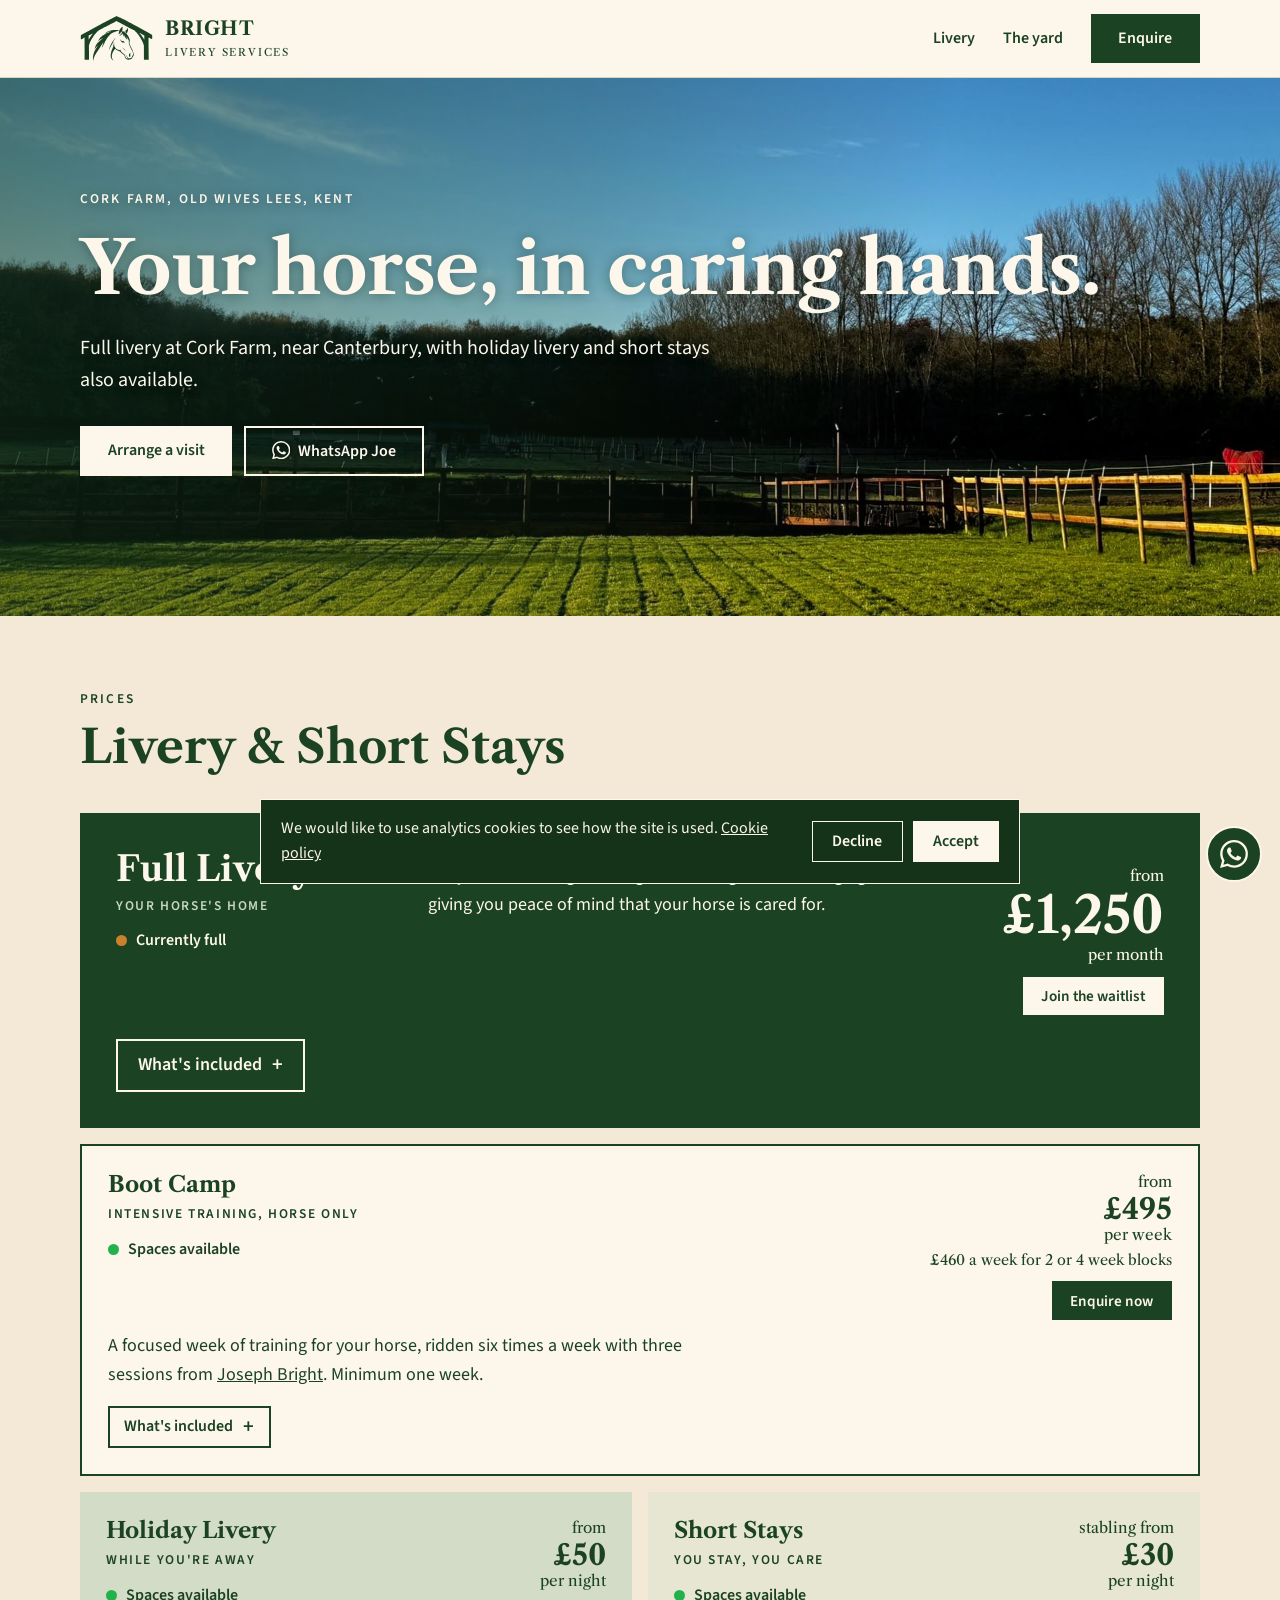
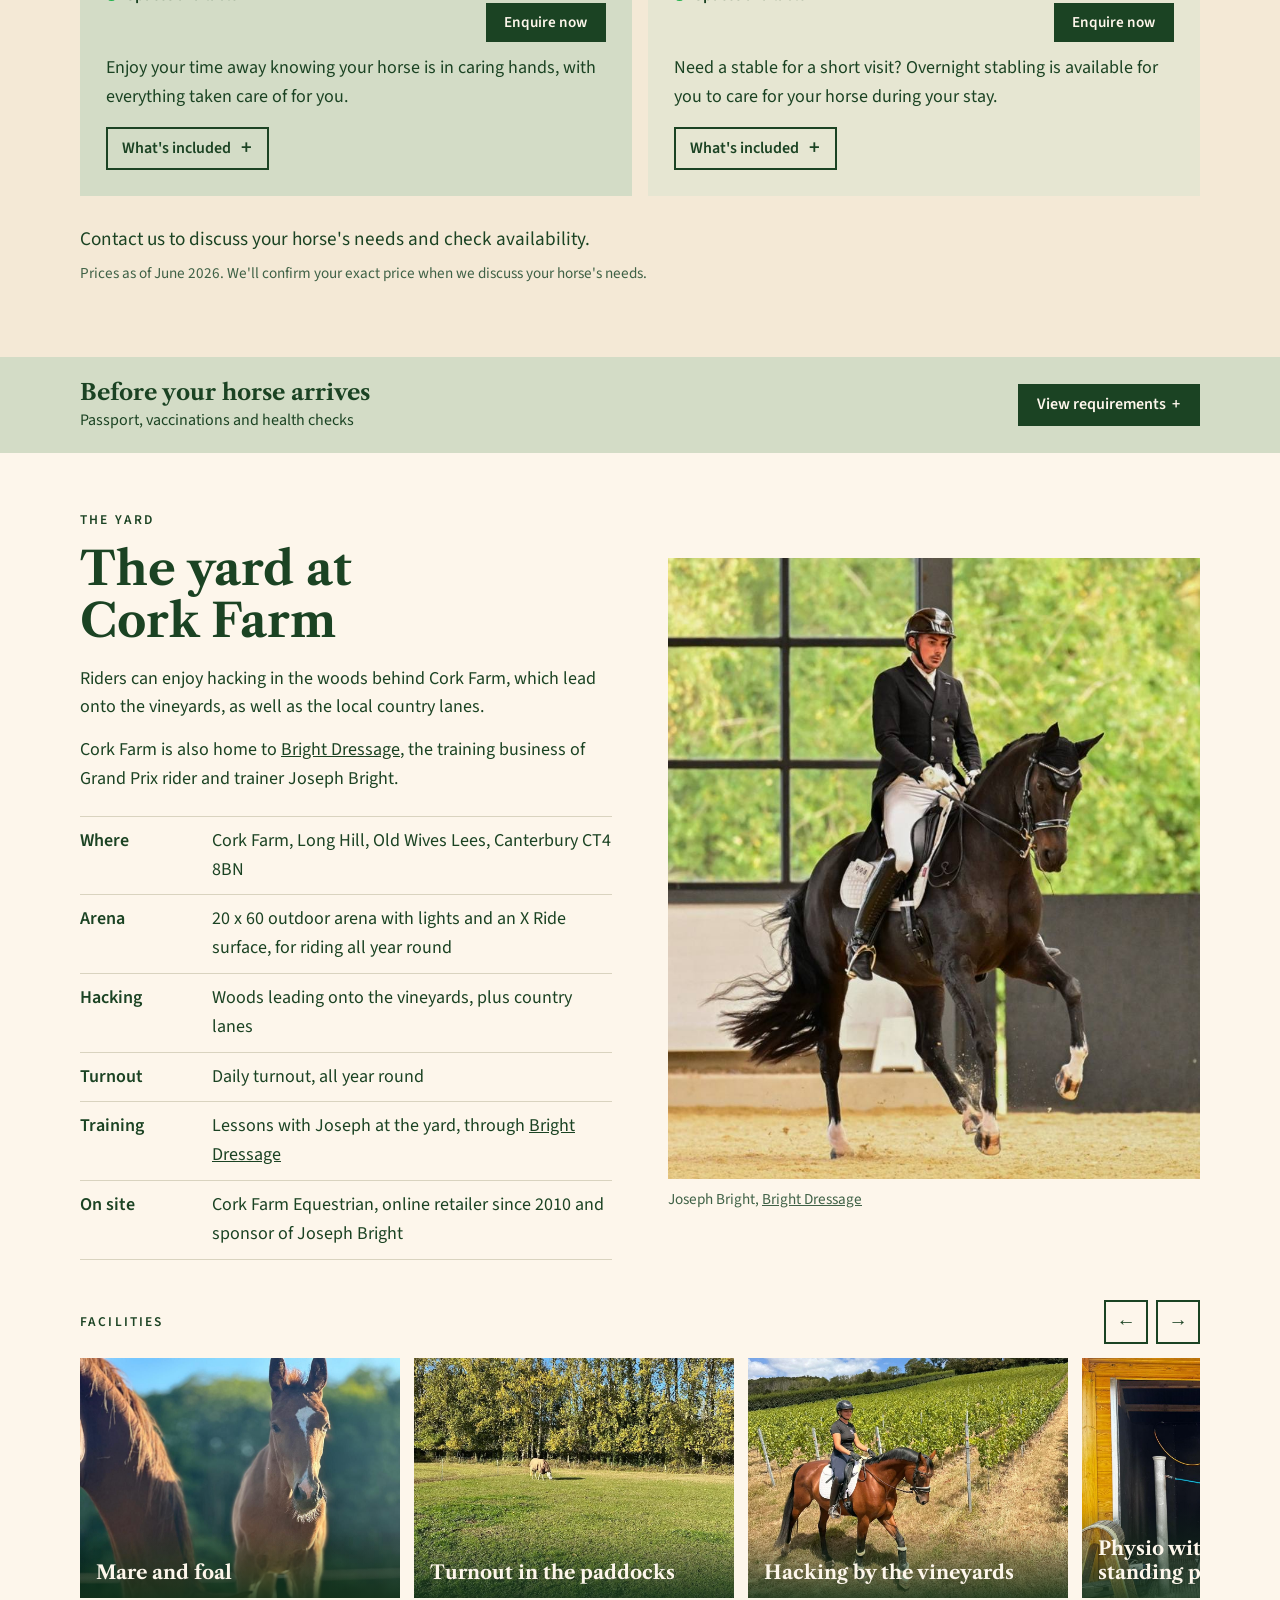
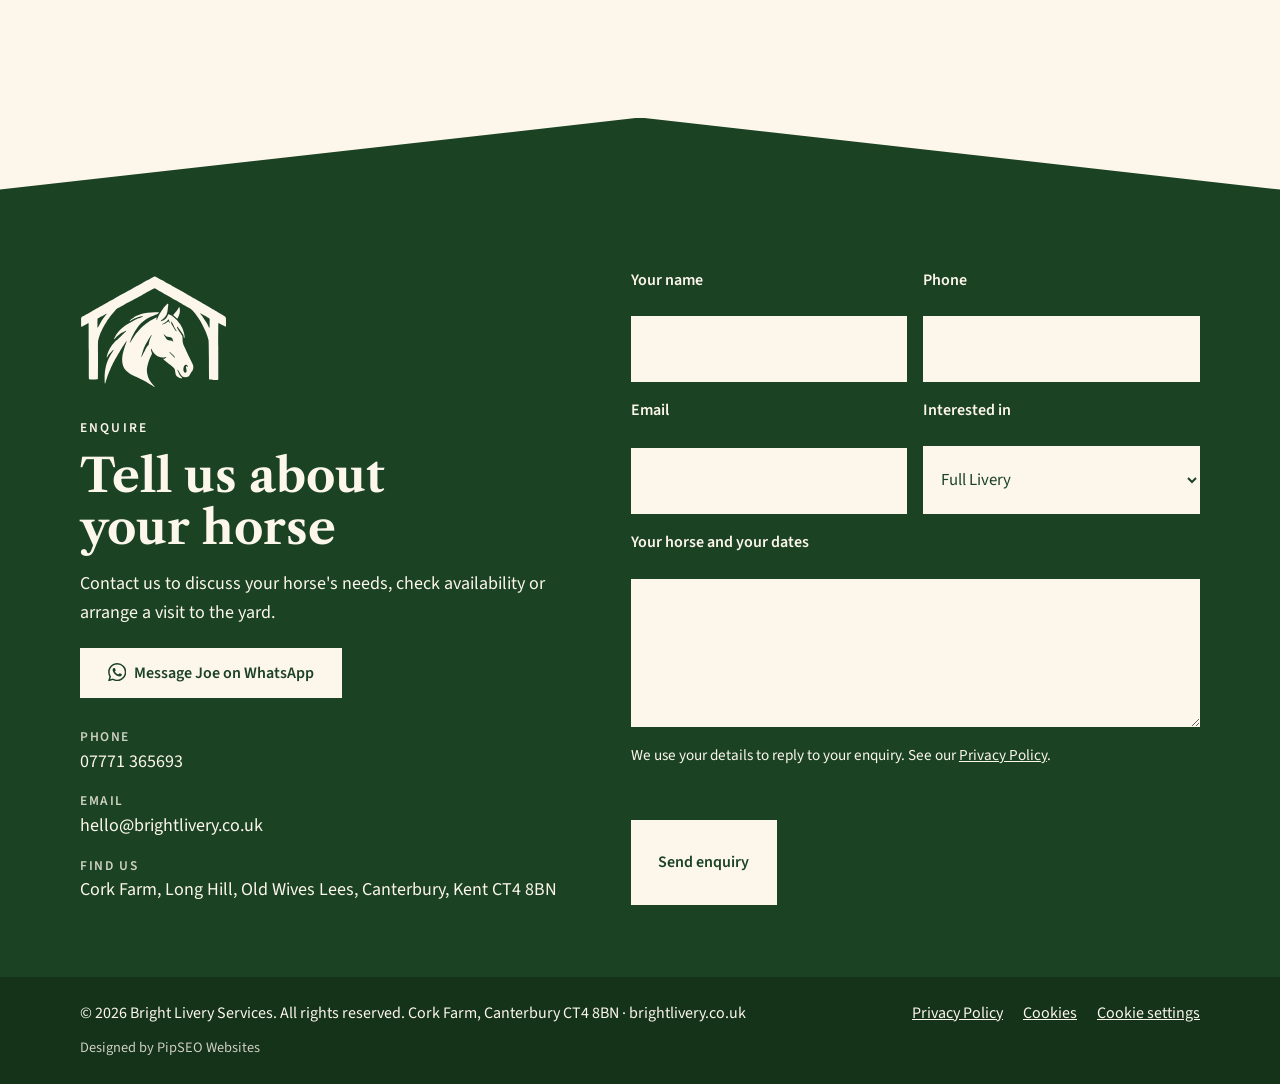
==== index.html @ b20f807c "Add files via upload" ====
<!doctype html>
<html lang="en-GB">
<head>
<meta charset="utf-8">
<meta name="viewport" content="width=device-width,initial-scale=1,viewport-fit=cover">
<title>Bright Livery Services | Full Livery near Canterbury, Kent</title>
<meta name="description" content="Full livery at Cork Farm, Old Wives Lees, near Canterbury in Kent, with holiday livery and short stays. 20 x 60 outdoor arena with lights and woodland hacking.">
<meta name="robots" content="noindex">
<link rel="canonical" href="https://brightlivery.co.uk/">
<meta property="og:type" content="website">
<meta property="og:title" content="Bright Livery Services">
<meta property="og:description" content="Full livery at Cork Farm, Old Wives Lees, near Canterbury in Kent, with holiday livery and short stays. 20 x 60 outdoor arena with lights and woodland hacking.">
<meta property="og:url" content="https://brightlivery.co.uk/">
<meta property="og:image" content="https://brightlivery.co.uk/og-image.png">
<link rel="icon" href="/logo-mark.svg" type="image/svg+xml">
<link rel="preconnect" href="https://fonts.gstatic.com" crossorigin>
<link rel="stylesheet" href="https://fonts.googleapis.com/css2?family=Libre+Caslon+Text:ital,wght@0,400;0,700;1,400&family=Source+Sans+3:wght@400;600&display=swap">
<link rel="stylesheet" href="/style.css">
<script type="application/ld+json">{"@context":"https://schema.org","@type":"LocalBusiness","name":"Bright Livery Services","url":"https://brightlivery.co.uk","email":"hello@brightlivery.co.uk","telephone":"+447771365693","image":"https://brightlivery.co.uk/og-image.png","address":{"@type":"PostalAddress","streetAddress":"Cork Farm, Long Hill, Old Wives Lees","addressLocality":"Canterbury","addressRegion":"Kent","postalCode":"CT4 8BN","addressCountry":"GB"}}</script>
</head>
<body>
<header><div class="wrap bar">
  <a class="brand" href="#top" aria-label="Bright Livery Services">
    <span><img src="/logo-mark.svg" alt="" width="770" height="485"></span>
    <span><b>BRIGHT</b><small>Livery Services</small></span>
  </a>
  <nav aria-label="Main">
    <a href="#livery">Livery</a><a href="#yard">The yard</a>
    <a class="btn" href="#contact">Enquire</a>
  </nav>
</div></header>

<main id="top">
<section class="hero">
  <img class="hero-img" src="/hero-paddocks.jpg" alt="Paddocks and woodland at Cork Farm on a clear morning" width="1920" height="1180" fetchpriority="high">
  <div class="wrap hero-in"><div>
    <p class="eyebrow">Cork Farm, Old Wives Lees, Kent</p>
    <h1>Your horse, in caring hands.</h1>
    <p class="lede">Full livery at Cork Farm, near Canterbury, with holiday livery and short stays also available.</p>
    <div class="cta">
      <a class="btn" href="#contact">Arrange a visit</a>
      <a class="btn ghost" href="https://wa.me/447771365693?text=Hi%20Joe%2C%20I%27d%20like%20to%20ask%20about%20livery%20at%20Cork%20Farm."><svg class="wa" viewBox="0 0 24 24" aria-hidden="true"><path fill="currentColor" d="M17.472 14.382c-.297-.149-1.758-.867-2.03-.967-.273-.099-.471-.148-.67.15-.197.297-.767.966-.94 1.164-.173.199-.347.223-.644.075-.297-.15-1.255-.463-2.39-1.475-.883-.788-1.48-1.761-1.653-2.059-.173-.297-.018-.458.13-.606.134-.133.298-.347.446-.52.149-.174.198-.298.298-.497.099-.198.05-.371-.025-.52-.075-.149-.669-1.612-.916-2.207-.242-.579-.487-.5-.669-.51-.173-.008-.371-.01-.57-.01-.198 0-.52.074-.792.372-.272.297-1.04 1.016-1.04 2.479 0 1.462 1.065 2.875 1.213 3.074.149.198 2.096 3.2 5.077 4.487.709.306 1.262.489 1.694.625.712.227 1.36.195 1.871.118.571-.085 1.758-.719 2.006-1.413.248-.694.248-1.289.173-1.413-.074-.124-.272-.198-.57-.347m-5.421 7.403h-.004a9.87 9.87 0 01-5.031-1.378l-.361-.214-3.741.982.998-3.648-.235-.374a9.86 9.86 0 01-1.51-5.26c.001-5.45 4.436-9.884 9.888-9.884 2.64 0 5.122 1.03 6.988 2.898a9.825 9.825 0 012.893 6.994c-.003 5.45-4.437 9.884-9.885 9.884m8.413-18.297A11.815 11.815 0 0012.05 0C5.495 0 .16 5.335.157 11.892c0 2.096.547 4.142 1.588 5.945L.057 24l6.305-1.654a11.882 11.882 0 005.683 1.448h.005c6.554 0 11.89-5.335 11.893-11.893a11.821 11.821 0 00-3.48-8.413z"/></svg>WhatsApp Joe</a>
    </div>
  </div>
  </div>
</section>

<section class="rates" id="livery"><div class="wrap">
  <p class="eyebrow">Prices</p>
  <h2>Livery &amp; Short Stays</h2>
  <div class="board">
    <article class="rate feature" data-service="full">
      <div><h3>Full Livery</h3><p class="when">Your horse's home</p></div>
      <p class="desc">Daily care including mucking out, turning out and bringing in, giving you peace of mind that your horse is cared for.</p>
      <p class="price"><em>from</em><strong>£1,250</strong><em>per month</em></p>
      <details class="more">
        <summary>What's included</summary>
        <div class="inc">
  <div class="inc-grid">
    <div class="groups">
      <div><h3>Daily care</h3><ul>
        <li>Mucking out, seven days a week</li>
        <li>Turning out and bringing in</li>
        <li>Feeding morning and evening</li>
        <li>Rugs changed to suit the weather</li>
      </ul></div>
      <div><h3>Feed and bedding</h3><ul>
        <li>Good quality hay</li>
        <li>Bedding</li>
        <li>Hard feed</li>
        <li>Your supplements given daily</li>
      </ul></div>
      <div><h3>Health</h3><ul>
        <li>Daily checks of legs and feet</li>
        <li>Farrier, vet, dentist and physio visits booked</li>
        <li>Your horse held for appointments</li>
        <li>Routine medication given</li>
      </ul></div>
    </div>
    <aside class="extras">
      <h3>Extras</h3>
      <ul>
        <li>Exercise sessions</li>
        <li>Clipping and trimming</li>
        <li>Plaiting and show preparation</li>
        <li>Rug washing</li>
      </ul>
      <p>Other extras priced on request. Lessons with Joseph are booked through <a href="https://brightdressage.com">Bright Dressage</a>.</p>
    </aside>
  </div>
        </div>
      </details>
    </article>
    <article class="rate soft camp" data-service="camp">
      <div><h3>Boot Camp</h3><p class="when">Intensive training, horse only</p></div>
      <p class="desc">A focused week of training for your horse, ridden six times a week with three sessions from <a href="https://brightdressage.com">Joseph Bright</a>. Minimum one week.</p>
      <p class="price"><em>from</em><strong>£495</strong><em>per week</em><em class="block">£460 a week for 2 or 4 week blocks</em></p>
      <details class="more">
        <summary>What's included</summary>
        <ul class="mini"><li>Ridden 6 times a week</li><li>3 training sessions with Joseph</li><li>2 ridden sessions with an established second rider</li><li>1 hack</li><li>Long reining</li><li>Stabling and fibre-based feed</li><li>Midweek update and progress report</li></ul>
      </details>
    </article>
    <article class="rate soft one" data-service="holiday">
      <div><h3>Holiday Livery</h3><p class="when">While you're away</p></div>
      <p class="desc">Enjoy your time away knowing your horse is in caring hands, with everything taken care of for you.</p>
      <p class="price"><em>from</em><strong>£50</strong><em>per night</em></p>
      <details class="more">
        <summary>What's included</summary>
        <ul class="mini"><li>Mucking out, turning out and bringing in</li><li>Feeding, hay and bedding</li><li>Rugs changed to suit the weather</li><li>Daily checks</li><li>A photo update on WhatsApp while you're away</li></ul>
      </details>
    </article>
    <article class="rate soft two" data-service="short">
      <div><h3>Short Stays</h3><p class="when">You stay, you care</p></div>
      <p class="desc">Need a stable for a short visit? Overnight stabling is available for you to care for your horse during your stay.</p>
      <p class="price"><em>stabling from</em><strong>£30</strong><em>per night</em></p>
      <details class="more">
        <summary>What's included</summary>
        <ul class="mini"><li>A stable for your horse</li><li>Bedding for the night</li><li>Water on the yard</li><li>Hay and feed by arrangement</li></ul>
      </details>
    </article>
  </div>
  <p class="note">Contact us to discuss your horse's needs and check availability.</p>
  <p class="legal">Prices as of June 2026. We'll confirm your exact price when we discuss your horse's needs.</p>
</div></section>

<section class="arrive"><div class="wrap">
  <details class="more">
    <summary><span>Before your horse arrives<small>Passport, vaccinations and health checks</small></span></summary>
    <div class="inc">
      <p>To protect every horse on the yard, we ask for the following.</p>
      <div class="groups">
      <div><h3>All stays</h3><ul>
        <li>Valid passport and registered microchip</li>
        <li>Flu and tetanus vaccinations up to date</li>
        <li>Third-party liability insurance for your horse</li>
        <li>Next of kin details, in case of an accident</li>
        <li>Signed livery agreement</li>
      </ul></div>
      <div><h3>Full and Holiday Livery</h3><ul>
        <li>Clear strangles blood test, taken within two weeks of arrival</li>
        <li>Recent worm egg count</li>
        <li>Vet, farrier and insurance details</li>
      </ul></div>
    </div>
    </div>
  </details>
</div></section>



<section class="wrap yard" id="yard">
  <div>
    <p class="eyebrow">The yard</p>
    <h2>The yard at Cork Farm</h2>
    <p>Riders can enjoy hacking in the woods behind Cork Farm, which lead onto the vineyards, as well as the local country lanes.</p>
    <p>Cork Farm is also home to <a href="https://brightdressage.com">Bright Dressage</a>, the training business of Grand Prix rider and trainer Joseph Bright.</p>
    <ul class="facts">
      <li><span>Where</span><div>Cork Farm, Long Hill, Old Wives Lees, Canterbury CT4 8BN</div></li>
      <li><span>Arena</span><div>20 x 60 outdoor arena with lights and an X Ride surface, for riding all year round</div></li>
      <li><span>Hacking</span><div>Woods leading onto the vineyards, plus country lanes</div></li>
      <li><span>Turnout</span><div>Daily turnout, all year round</div></li>
      <li><span>Training</span><div>Lessons with Joseph at the yard, through <a href="https://brightdressage.com">Bright Dressage</a></div></li>
      <li><span>On site</span><div>Cork Farm Equestrian, online retailer since 2010 and sponsor of Joseph Bright</div></li>
    </ul>
  </div>
  <figure>
    <img src="/joseph-bright.jpg" alt="Joseph Bright riding a dark bay horse in a dressage arena">
    <figcaption>Joseph Bright, <a href="https://brightdressage.com">Bright Dressage</a></figcaption>
  </figure>
</section>

<section class="gallery" aria-label="Facilities photos"><div class="wrap">
  <div class="gal-head"><p class="eyebrow">Facilities</p><div class="gal-nav"><button type="button" class="gal-arrow" data-gal="-1" aria-label="Previous photos">&larr;</button><button type="button" class="gal-arrow" data-gal="1" aria-label="More photos">&rarr;</button></div></div>
  <ul class="strip" tabindex="0"><li class="tile photo"><img src="/mare-foal.jpg" alt="A mare eating from a bucket with her foal beside her" width="1200" height="900" loading="lazy"><span>Mare and foal</span></li><li class="tile photo"><img src="/paddock-turnout.jpg" alt="A rugged horse grazing in the paddock below tall poplar trees" width="1200" height="900" loading="lazy"><span>Turnout in the paddocks</span></li><li class="tile photo"><img src="/hack-vineyards.jpg" alt="A rider hacking a bay horse alongside the vineyards" width="1200" height="900" loading="lazy"><span>Hacking by the vineyards</span></li><li class="tile photo"><img src="/physio.jpg" alt="A horse being treated by the yard's physiotherapist in the wash bay" width="1200" height="900" loading="lazy"><span>Physio with our long-standing physiotherapist</span></li><li class="tile photo"><img src="/arena.jpg" alt="The 20 x 60 X Ride arena in evening sun, with paddocks and woodland behind" width="1200" height="900" loading="lazy"><span>The arena</span></li><li class="tile photo"><img src="/yard-dusk.jpg" alt="The stables at dusk, with horses looking over their doors and the lights on" width="1086" height="814" loading="lazy"><span>The stables at dusk</span></li></ul>
</div></section>

<section class="contact" id="contact"><div class="wrap contact-in">
  <div>
    <span class="rev" aria-hidden="true"><img src="/logo-reverse.svg" alt="" width="770" height="485"></span>
    <p class="eyebrow">Enquire</p>
    <h2>Tell us about your horse</h2>
    <p>Contact us to discuss your horse's needs, check availability or arrange a visit to the yard.</p>
    <a class="btn wa-btn" href="https://wa.me/447771365693?text=Hi%20Joe%2C%20I%27d%20like%20to%20ask%20about%20livery%20at%20Cork%20Farm."><svg class="wa" viewBox="0 0 24 24" aria-hidden="true"><path fill="currentColor" d="M17.472 14.382c-.297-.149-1.758-.867-2.03-.967-.273-.099-.471-.148-.67.15-.197.297-.767.966-.94 1.164-.173.199-.347.223-.644.075-.297-.15-1.255-.463-2.39-1.475-.883-.788-1.48-1.761-1.653-2.059-.173-.297-.018-.458.13-.606.134-.133.298-.347.446-.52.149-.174.198-.298.298-.497.099-.198.05-.371-.025-.52-.075-.149-.669-1.612-.916-2.207-.242-.579-.487-.5-.669-.51-.173-.008-.371-.01-.57-.01-.198 0-.52.074-.792.372-.272.297-1.04 1.016-1.04 2.479 0 1.462 1.065 2.875 1.213 3.074.149.198 2.096 3.2 5.077 4.487.709.306 1.262.489 1.694.625.712.227 1.36.195 1.871.118.571-.085 1.758-.719 2.006-1.413.248-.694.248-1.289.173-1.413-.074-.124-.272-.198-.57-.347m-5.421 7.403h-.004a9.87 9.87 0 01-5.031-1.378l-.361-.214-3.741.982.998-3.648-.235-.374a9.86 9.86 0 01-1.51-5.26c.001-5.45 4.436-9.884 9.888-9.884 2.64 0 5.122 1.03 6.988 2.898a9.825 9.825 0 012.893 6.994c-.003 5.45-4.437 9.884-9.885 9.884m8.413-18.297A11.815 11.815 0 0012.05 0C5.495 0 .16 5.335.157 11.892c0 2.096.547 4.142 1.588 5.945L.057 24l6.305-1.654a11.882 11.882 0 005.683 1.448h.005c6.554 0 11.89-5.335 11.893-11.893a11.821 11.821 0 00-3.48-8.413z"/></svg>Message Joe on WhatsApp</a>
    <dl>
      <div><dt>Phone</dt><dd>07771 365693</dd></div>
      <div><dt>Email</dt><dd>hello@brightlivery.co.uk</dd></div>
      <div><dt>Find us</dt><dd class="addr">Cork Farm, Long Hill, Old Wives Lees, Canterbury, Kent CT4 8BN</dd></div>
    </dl>
  </div>
  <form id="enquiry" name="livery-enquiry" method="POST" data-netlify="true" netlify-honeypot="bot-field">
    <input type="hidden" name="form-name" value="livery-enquiry">
    <input type="hidden" name="subject" value="New enquiry: Bright Livery website">
    <p hidden><label>Do not fill this in: <input name="bot-field"></label></p>
    <div class="field"><label for="f-name">Your name</label><input id="f-name" name="name" autocomplete="name" required></div>
    <div class="field"><label for="f-phone">Phone</label><input id="f-phone" name="phone" type="tel" autocomplete="tel"></div>
    <div class="field"><label for="f-email">Email</label><input id="f-email" name="email" type="email" autocomplete="email" required></div>
    <div class="field"><label for="f-service">Interested in</label>
      <select id="f-service" name="service"><option>Full Livery</option><option>Join Full Livery waitlist</option><option>Boot Camp</option><option>Holiday Livery</option><option>Short Stay</option><option>Arrange a visit</option></select></div>
    <div class="field full"><label for="f-msg">Your horse and your dates</label><textarea id="f-msg" name="message" required></textarea></div>
    <p class="form-note">We use your details to reply to your enquiry. See our <a href="/privacy">Privacy Policy</a>.</p>
    <button class="btn" type="submit">Send enquiry</button>
    <p id="sent" role="status" hidden></p>
  </form>
</div></section>
</main>

<a class="wa-float" href="https://wa.me/447771365693?text=Hi%20Joe%2C%20I%27d%20like%20to%20ask%20about%20livery%20at%20Cork%20Farm." aria-label="Message Joe on WhatsApp"><svg class="wa" viewBox="0 0 24 24" aria-hidden="true"><path fill="currentColor" d="M17.472 14.382c-.297-.149-1.758-.867-2.03-.967-.273-.099-.471-.148-.67.15-.197.297-.767.966-.94 1.164-.173.199-.347.223-.644.075-.297-.15-1.255-.463-2.39-1.475-.883-.788-1.48-1.761-1.653-2.059-.173-.297-.018-.458.13-.606.134-.133.298-.347.446-.52.149-.174.198-.298.298-.497.099-.198.05-.371-.025-.52-.075-.149-.669-1.612-.916-2.207-.242-.579-.487-.5-.669-.51-.173-.008-.371-.01-.57-.01-.198 0-.52.074-.792.372-.272.297-1.04 1.016-1.04 2.479 0 1.462 1.065 2.875 1.213 3.074.149.198 2.096 3.2 5.077 4.487.709.306 1.262.489 1.694.625.712.227 1.36.195 1.871.118.571-.085 1.758-.719 2.006-1.413.248-.694.248-1.289.173-1.413-.074-.124-.272-.198-.57-.347m-5.421 7.403h-.004a9.87 9.87 0 01-5.031-1.378l-.361-.214-3.741.982.998-3.648-.235-.374a9.86 9.86 0 01-1.51-5.26c.001-5.45 4.436-9.884 9.888-9.884 2.64 0 5.122 1.03 6.988 2.898a9.825 9.825 0 012.893 6.994c-.003 5.45-4.437 9.884-9.885 9.884m8.413-18.297A11.815 11.815 0 0012.05 0C5.495 0 .16 5.335.157 11.892c0 2.096.547 4.142 1.588 5.945L.057 24l6.305-1.654a11.882 11.882 0 005.683 1.448h.005c6.554 0 11.89-5.335 11.893-11.893a11.821 11.821 0 00-3.48-8.413z"/></svg></a>

<footer><div class="wrap foot">
  <span>&copy; 2026 Bright Livery Services. All rights reserved. Cork Farm, Canterbury CT4 8BN · brightlivery.co.uk</span>
  <span class="foot-links"><a href="/privacy">Privacy Policy</a><a href="/privacy#cookies">Cookies</a><a href="#" data-cookie-settings>Cookie settings</a></span>
  <span class="credit">Designed by PipSEO Websites</span>
</div></footer>
<script src="/script.js"></script>
</body>
</html>
---- style.css ----
html{-webkit-text-size-adjust:100%}
body{margin:0}
img{max-width:100%}
[hidden]{display:none!important}

/* Layout: a yard's rate board under a timber gable. The roof pitch from the logo cuts the top of the contact band. Single look, taken from the two-colour brand. */
:root{
  --green:#1b4323; --green-deep:#143319; --green-soft:#3f6146;
  --sage:#d3dcc6; --sage-pale:#e6e6d2; --on-green:#c9d6c4;
  --cream:#fdf6eb; --cream-deep:#f4e9d6; --rule:#d9d3bf;
  --display:"Libre Caslon Text",Georgia,"Times New Roman",serif;
  --body:"Source Sans 3","Helvetica Neue",Arial,sans-serif;
  --wrap:1120px;
}
*{box-sizing:border-box}
html{scroll-behavior:smooth}
body{background:var(--cream);color:var(--green);font:400 1.125rem/1.6 var(--body);-webkit-font-smoothing:antialiased}
.wrap{max-width:calc(var(--wrap) + 2*24px);margin-inline:auto;padding-left:max(24px,env(safe-area-inset-left,0px));padding-right:max(24px,env(safe-area-inset-right,0px))}
h1,h2,h3{font-family:var(--display);font-weight:700;line-height:1.12;margin:0;text-wrap:balance}
p{margin:0}
a{color:inherit}
:focus-visible{outline:3px solid var(--green-soft);outline-offset:3px}
.eyebrow{font-size:.84rem;font-weight:600;letter-spacing:.16em;text-transform:uppercase}
.btn{display:inline-block;background:var(--green);color:var(--cream);border:2px solid var(--green);padding:.8em 1.6em;font:600 1rem/1.2 var(--body);text-decoration:none;cursor:pointer;transition:background .15s,color .15s}
.btn:hover{background:var(--green-deep)}
.btn.ghost{background:transparent;color:var(--green)}
.btn.ghost:hover{background:var(--green);color:var(--cream)}

header{border-bottom:1px solid var(--rule)}
.bar{display:flex;align-items:center;justify-content:space-between;gap:20px;padding-block:14px}
.brand{display:flex;align-items:center;gap:12px;text-decoration:none}
.brand img{height:46px;width:auto;display:block}
.brand b{font:700 1.2rem/1.05 var(--display);letter-spacing:.03em}
.brand small{display:block;font:400 .66rem/1.5 var(--display);letter-spacing:.17em;text-transform:uppercase}
nav{display:flex;gap:28px;align-items:center}
nav a{text-decoration:none;font-weight:600;font-size:1rem}
nav a:hover{text-decoration:underline;text-underline-offset:4px}

.hero{display:grid;grid-template-columns:minmax(0,1.05fr) minmax(0,1fr);gap:56px;align-items:center;padding-block:64px 72px}
.hero h1{font-size:clamp(2.7rem,6vw,4.6rem);letter-spacing:-.01em;margin-block:18px 22px}
.hero p.lede{font-size:1.25rem;max-width:32em}
.cta{display:flex;flex-wrap:wrap;gap:12px;margin-top:30px}
.logo-full{max-width:460px;width:100%;margin-inline:auto}
.logo-full img{display:block;width:100%;height:auto}

.rates{background:var(--cream-deep);padding-block:72px}
.rates h2{font-size:clamp(2rem,4vw,2.9rem);margin-block:12px 40px}
.board{border-top:3px solid var(--green)}
.rate{display:grid;grid-template-columns:minmax(0,17rem) minmax(0,1fr) minmax(0,14rem);gap:12px 40px;padding-block:30px;border-bottom:1px solid var(--green);align-items:baseline}
.rate h3{font-size:1.6rem}
.rate .when{font-size:.84rem;font-weight:600;letter-spacing:.12em;text-transform:uppercase;color:var(--green-soft);margin-top:6px}
.rate .desc{max-width:34em}
.price{font-family:var(--display);text-align:right;font-variant-numeric:lining-nums}
.price em{display:block;font-style:normal;font-size:.95rem;line-height:1.3}
.price strong{display:block;font-size:2.3rem;line-height:1.15}
.board{border-top:0;display:grid;grid-template-columns:repeat(2,minmax(0,1fr));gap:16px}
.rate.feature{grid-column:1/-1;background:var(--green);color:var(--cream);border:0;padding:36px;row-gap:16px}
.rate.feature h3{font-size:2.2rem}
.rate.feature .when{color:var(--on-green)}
.rate.feature .price strong{font-size:3.2rem}
.rate.feature .more summary{border-color:var(--cream)}
.rate.feature .more summary:hover{background:var(--cream);color:var(--green)}
.rate.feature .inc h3{font-size:1.3rem;border-color:var(--cream)}
.rate.feature .inc li{border-color:var(--green-soft)}
.rate.feature .extras{background:var(--green-deep)}
.rate.feature :focus-visible{outline-color:var(--cream)}
.rate.soft{grid-template-columns:minmax(0,1fr) auto;border:0;padding:26px;align-items:start}
.rate.soft .desc{grid-column:1/-1;grid-row:2}
.rate.soft h3{font-size:1.4rem}
.rate.soft .when{color:var(--green)}
.rate.soft .price strong{font-size:1.8rem}
.rate.one{background:var(--sage)}
.rate.two{background:var(--sage-pale)}
.join{margin-top:32px;border-top:1px solid var(--green)}
.rates .join>h3{border:0;font-size:1.6rem;padding-bottom:4px}
.join>p{margin-bottom:22px;max-width:36em}
.rates .legal{font-size:.95rem;margin-top:6px;color:var(--green-soft)}
.rates .note{margin-top:28px;font-size:1.2rem}

.more{grid-column:1/-1;margin-top:8px}
.more summary{display:inline-flex;align-items:center;gap:10px;cursor:pointer;font-weight:600;padding:.55em 1.1em;border:2px solid var(--green);list-style:none}
.more summary::-webkit-details-marker{display:none}
.more summary::after{content:"+";font-size:1.3rem;line-height:1}
.more[open] summary::after{content:"\2212"}
.more summary:hover{background:var(--green);color:var(--cream)}
.inc{padding-top:24px}
.inc h2{font-size:clamp(2rem,4vw,2.9rem);margin-block:12px 12px}
.inc .intro{max-width:36em;margin-bottom:36px}
.inc-grid{display:grid;grid-template-columns:minmax(0,2fr) minmax(0,1fr);gap:48px;align-items:start}
.groups{display:grid;grid-template-columns:repeat(2,minmax(0,1fr));gap:36px 40px}
.inc h3{font-size:1.3rem;padding-bottom:8px;border-bottom:2px solid var(--green)}
.inc ul{list-style:none;margin:0;padding:0}
.inc li{padding-block:8px;border-bottom:1px solid var(--rule)}
.extras{background:var(--cream);padding:26px}
.extras p{font-size:1rem;margin-top:14px}
.extras li{border-color:var(--rule)}
@media (max-width:860px){.inc-grid{grid-template-columns:minmax(0,1fr)}}
@media (max-width:560px){.groups{grid-template-columns:minmax(0,1fr)}}
.form-note{grid-column:1/-1;font-size:.95rem}
.foot-links{display:flex;flex-wrap:wrap;gap:6px 20px}
.cookie-bar{position:fixed;z-index:20;left:max(16px,env(safe-area-inset-left,0px));right:max(16px,env(safe-area-inset-right,0px));bottom:calc(16px + env(safe-area-inset-bottom,0px));max-width:760px;margin-inline:auto;background:var(--green-deep);color:var(--cream);border:1px solid var(--cream);padding:16px 20px;display:flex;align-items:center;gap:20px;font-size:1rem}
.cookie-bar p{flex:1;min-width:0}
.cookie-btns{display:flex;gap:10px}
.cookie-btns button{font:600 1rem/1.2 var(--body);padding:.6em 1.2em;cursor:pointer;background:var(--cream);color:var(--green);border:1px solid var(--cream)}
.cookie-btns button[data-cookie="declined"]{background:transparent;color:var(--cream)}
@media (max-width:640px){.cookie-bar{flex-direction:column;align-items:stretch;gap:12px}.cookie-btns button{flex:1}}
.arrive{background:var(--sage)}
.arrive .more{margin:0}
.arrive .more summary{display:flex;justify-content:space-between;width:100%;border:0;padding:22px 0}
.arrive .more summary:hover{background:none;color:inherit}
.arrive summary span{font:700 1.4rem/1.2 var(--display)}
.arrive summary small{display:block;font:400 1rem/1.4 var(--body);margin-top:3px}
.arrive .more summary{align-items:center;gap:16px}
.arrive .more summary::after{content:"View requirements  +";white-space:pre;flex:none;border:2px solid var(--green);background:var(--green);color:var(--cream);padding:.6em 1.1em;font:600 1rem/1.2 var(--body)}
.arrive .more[open] summary::after{content:"Hide requirements  \2212"}
.arrive .more summary:hover::after{background:var(--green-deep)}
@media (max-width:560px){.arrive .more summary{flex-direction:column;align-items:flex-start}}
.arrive .inc{padding:0 0 30px}
.arrive .inc>p{margin-bottom:20px}
.arrive .inc li{border-color:var(--green-soft)}
.status{display:flex;align-items:center;gap:9px;font-weight:600;font-size:1rem;margin-top:12px}
.dot{width:11px;height:11px;border-radius:50%;background:var(--dot);flex:none}
.is-open{--dot:#22b24c}
.rate.feature .is-open{--dot:#4be37a}
.is-full{--dot:#c9822b}
.is-open .dot{animation:glow 2.2s ease-in-out infinite}
@keyframes glow{0%,100%{box-shadow:0 0 3px 1px var(--dot)}50%{box-shadow:0 0 12px 4px var(--dot)}}
.price .btn{margin-top:12px;padding:.55em 1.1em;font-size:.95rem;text-align:center}
.rate.feature .price .btn{background:var(--cream);color:var(--green);border-color:var(--cream)}
.rate.feature .price .btn:hover{background:var(--cream-deep)}
@media (prefers-reduced-motion:reduce){.is-open .dot{animation:none;box-shadow:0 0 6px 2px var(--dot)}}
.wa{width:1.15em;height:1.15em;vertical-align:-.2em;margin-right:.5em}
.rate.soft .more{grid-row:3;margin-top:4px}
.rate.soft .more summary{padding:.4em .9em;font-size:1rem}
.mini{list-style:none;margin:14px 0 0;padding:0}
.mini li{padding-block:6px;border-bottom:1px solid var(--green-soft)}
.gallery{padding-top:72px}
.strip{list-style:none;margin:14px 0 0;padding:0 0 10px;display:flex;gap:14px;overflow-x:auto;scroll-snap-type:x mandatory}
.tile{flex:0 0 min(320px,78%);aspect-ratio:4/3;scroll-snap-align:start;background:var(--sage);display:flex;flex-direction:column;justify-content:flex-end;padding:16px}
.tile:nth-child(even){background:var(--sage-pale)}
.tile span{font:700 1.2rem/1.2 var(--display)}
.tile small{font-size:.95rem}
.wa-btn{background:var(--cream);color:var(--green);border-color:var(--cream);margin-top:20px}
.wa-btn:hover{background:var(--cream-deep)}
.wa-float{position:fixed;z-index:5;right:calc(18px + env(safe-area-inset-right,0px));bottom:calc(18px + env(safe-area-inset-bottom,0px));width:56px;height:56px;border-radius:50%;background:var(--green);color:var(--cream);border:2px solid var(--cream);display:flex;align-items:center;justify-content:center}
.wa-float .wa{margin:0;width:28px;height:28px;vertical-align:0}
.wa-float:hover{background:var(--green-deep)}
.yard{padding-block:56px 110px;display:grid;grid-template-columns:minmax(0,1fr) minmax(0,1fr);gap:56px;align-items:center}
.yard h2{font-size:clamp(2rem,4vw,2.9rem);margin-block:12px 18px}
.yard p+p{margin-top:14px}
.yard img{display:block;width:100%;aspect-ratio:6/7;object-fit:cover}
.yard figcaption{font-size:.95rem;margin-top:8px;color:var(--green-soft)}
.yard figure{margin:0}
.facts{list-style:none;margin:22px 0 0;padding:0;border-top:1px solid var(--rule)}
.facts li{display:grid;grid-template-columns:7.5rem minmax(0,1fr);gap:12px;padding-block:10px;border-bottom:1px solid var(--rule)}
.facts span{font-weight:600}

.contact{background:var(--green);color:var(--cream);clip-path:polygon(0 72px,50% 0,100% 72px,100% 100%,0 100%);padding-block:150px 72px}
.contact-in{display:grid;grid-template-columns:minmax(0,1fr) minmax(0,1.15fr);gap:56px}
.contact h2{font-size:clamp(2rem,4vw,2.9rem);margin-block:12px 16px}
.rev{width:150px;display:block;margin-bottom:24px}
.rev img{display:block;width:100%;height:auto}
.contact dl{margin:28px 0 0;display:grid;gap:14px}
.contact dt{font-size:.84rem;font-weight:600;letter-spacing:.12em;text-transform:uppercase;opacity:.8}
.contact dd{margin:0;user-select:all}
.contact dd.addr{user-select:text}
form{display:grid;grid-template-columns:minmax(0,1fr) minmax(0,1fr);gap:16px}
.field{display:grid;gap:5px;min-width:0}
.field.full{grid-column:1/-1}
label{font-weight:600;font-size:1rem}
input,select,textarea{width:100%;background:var(--cream);color:var(--green);border:0;border-radius:0;padding:.7em .8em;font:400 1.05rem/1.4 var(--body)}
textarea{min-height:130px;resize:vertical}
form :focus-visible{outline-color:var(--cream)}
form .btn{background:var(--cream);color:var(--green);border-color:var(--cream);justify-self:start}
form .btn:hover{background:var(--cream-deep)}
#sent{grid-column:1/-1;border:1px solid var(--cream);padding:.8em 1em}

footer{background:var(--green-deep);color:var(--cream);font-size:1rem}
.foot{display:flex;flex-wrap:wrap;justify-content:space-between;gap:10px 32px;padding-block:24px}

@media (max-width:860px){
  .hero,.yard,.contact-in{grid-template-columns:minmax(0,1fr)}
  .hero{padding-block:40px 52px;gap:36px}
  .logo-full{max-width:300px;order:-1}
  .board{grid-template-columns:minmax(0,1fr)}
  .rate.feature{grid-template-columns:minmax(0,1fr);padding:26px}
  .rate.feature .price{text-align:left}
  .contact{clip-path:polygon(0 40px,50% 0,100% 40px,100% 100%,0 100%);padding-block:96px 56px}
}
@media (max-width:560px){
  nav a:not(.btn){display:none}
  form{grid-template-columns:minmax(0,1fr)}
  .btn{padding:.7em 1.2em}
}
@media (prefers-reduced-motion:reduce){html{scroll-behavior:auto}.btn{transition:none}}
@media (max-width:560px){
  .rate.soft{grid-template-columns:minmax(0,1fr)}
  .rate.soft .desc,.rate.soft .more{grid-column:auto;grid-row:auto}
  .rate.soft .price{text-align:left}
}
.rate.feature .inc-grid{grid-template-columns:minmax(0,1fr);gap:28px}
.rate.feature .groups{grid-template-columns:repeat(3,minmax(0,1fr))}
.rate.feature .extras ul{display:grid;grid-template-columns:repeat(2,minmax(0,1fr));column-gap:40px}
@media (max-width:760px){.rate.feature .groups,.rate.feature .extras ul{grid-template-columns:minmax(0,1fr)}}
.tile.photo{position:relative;padding:0;overflow:hidden;background:var(--green-deep);color:var(--cream)}
.tile.photo img{position:absolute;inset:0;width:100%;height:100%;object-fit:cover;display:block}
.tile.photo span{position:relative;margin-top:auto;padding:30px 16px 14px;background:linear-gradient(transparent,rgba(20,51,25,.85))}
.rate.camp{grid-column:1/-1;background:var(--cream);border:2px solid var(--green)}
.price em.block{margin-top:6px;font-size:.9rem}
.hero{display:block;position:relative;overflow:hidden;padding:0;background:var(--green-deep);color:var(--cream)}
.hero-img{position:absolute;inset:0;width:100%;height:100%;object-fit:cover;object-position:center 70%}
.hero::after{content:"";position:absolute;inset:0;background:linear-gradient(100deg,rgba(20,51,25,.55) 0%,rgba(20,51,25,.25) 45%,rgba(20,51,25,0) 70%)}
.hero-in{position:relative;z-index:1;padding-block:110px 140px;max-width:calc(var(--wrap) + 2*24px)}
.hero h1,.hero .eyebrow,.hero .lede{text-shadow:0 1px 12px rgba(10,30,15,.35)}
.hero .btn{background:var(--cream);color:var(--green);border-color:var(--cream)}
.hero .btn:hover{background:var(--cream-deep)}
.hero .btn.ghost{background:transparent;color:var(--cream)}
.hero .btn.ghost:hover{background:var(--cream);color:var(--green)}
@media (max-width:860px){.hero-in{padding-block:72px 120px}.hero::after{background:linear-gradient(180deg,rgba(20,51,25,.5) 0%,rgba(20,51,25,.2) 60%,rgba(20,51,25,0) 100%)}}
.credit{flex-basis:100%;font-size:.9rem;opacity:.8}

/* FACILITIES under the yard, arrows, lightbox, image protection */
.yard{padding-bottom:40px}
.gallery{padding-top:0;padding-bottom:110px}
.gal-head{display:flex;align-items:center;justify-content:space-between;gap:16px}
.gal-nav{display:flex;gap:8px}
.gal-arrow{width:44px;height:44px;border:2px solid var(--green);background:transparent;color:var(--green);font-size:1.2rem;line-height:1;cursor:pointer}
.gal-arrow:hover{background:var(--green);color:var(--cream)}
.strip{scroll-behavior:smooth}
.tile.photo{cursor:zoom-in}
img{-webkit-user-drag:none;user-select:none;-webkit-user-select:none;-webkit-touch-callout:none}
.lb{position:fixed;inset:0;z-index:50;background:rgba(14,30,17,.98);display:flex;align-items:center;justify-content:center;padding:56px 72px}
.lb[hidden]{display:none}
.lb figure{margin:0;max-width:100%;max-height:100%;display:flex;flex-direction:column;align-items:center}
.lb img{max-width:100%;max-height:calc(100vh - 150px);object-fit:contain;display:block}
.lb figcaption{color:var(--cream);font:700 1.15rem/1.3 var(--display);margin-top:12px;text-align:center}
.lb button{position:absolute;background:transparent;border:2px solid var(--cream);color:var(--cream);width:48px;height:48px;font-size:1.3rem;line-height:1;cursor:pointer}
.lb button:hover{background:var(--cream);color:var(--green)}
.lb .lb-x{top:16px;right:16px}
.lb .lb-p{left:16px;top:50%;transform:translateY(-50%)}
.lb .lb-n{right:16px;top:50%;transform:translateY(-50%)}
@media (max-width:560px){.lb{padding:64px 12px 24px}.lb .lb-p,.lb .lb-n{top:auto;bottom:16px;transform:none}.lb img{max-height:calc(100vh - 190px)}}
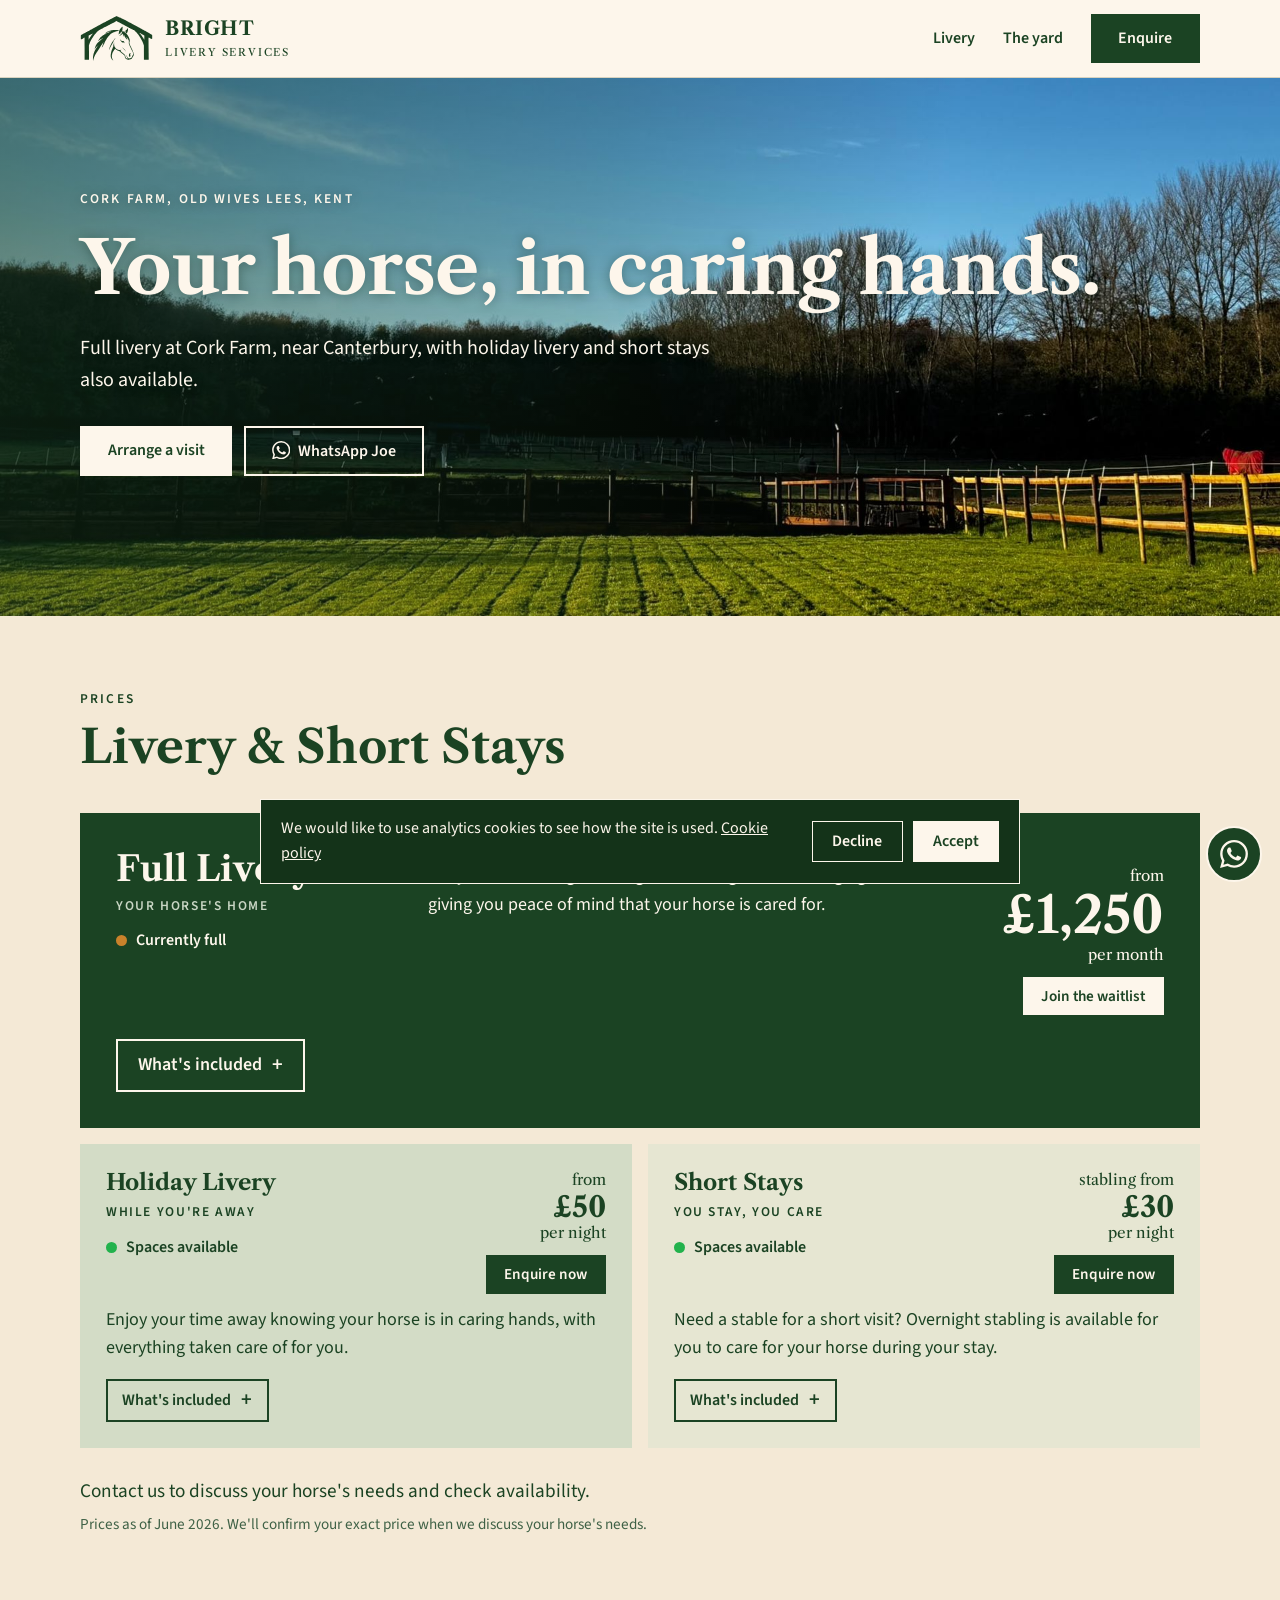
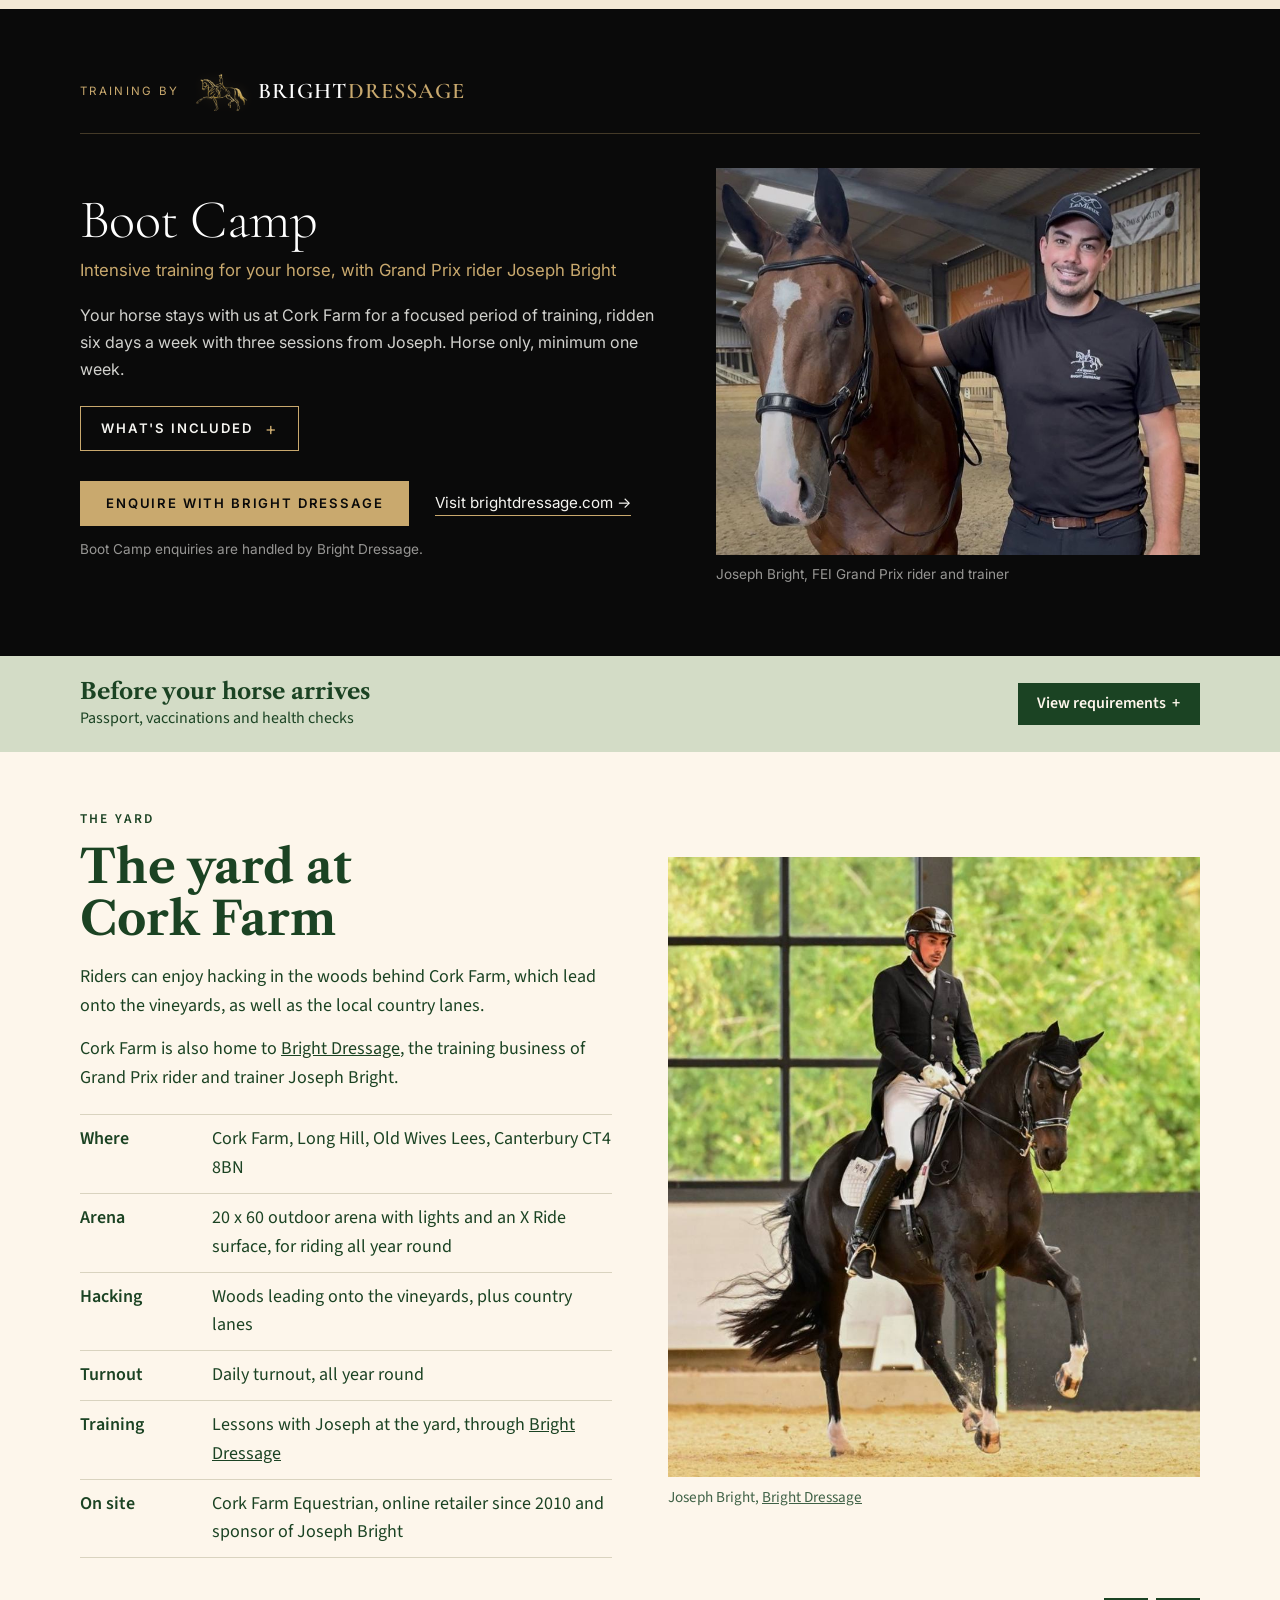
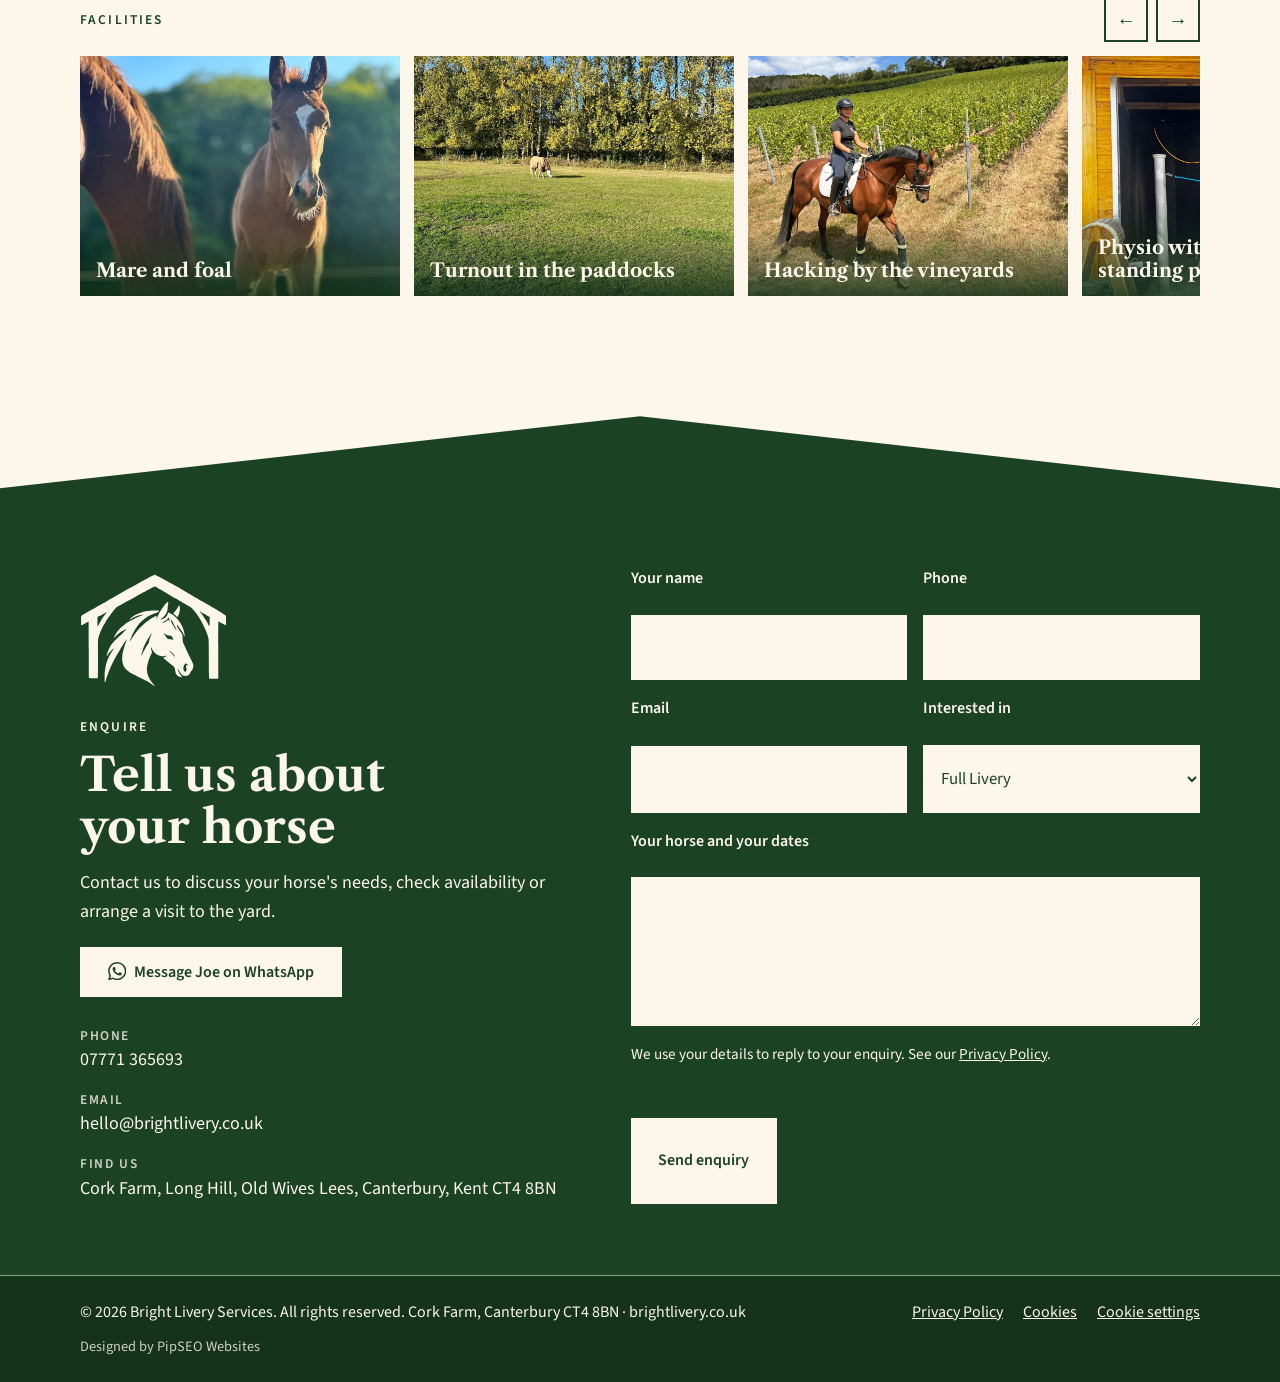
==== commit d892c6a2: "Boot Camp: Bright Dressage branded section" ====
--- a/index.html
+++ b/index.html
@@ -14,7 +14,7 @@
 <meta property="og:image" content="https://brightlivery.co.uk/og-image.png">
 <link rel="icon" href="/logo-mark.svg" type="image/svg+xml">
 <link rel="preconnect" href="https://fonts.gstatic.com" crossorigin>
-<link rel="stylesheet" href="https://fonts.googleapis.com/css2?family=Libre+Caslon+Text:ital,wght@0,400;0,700;1,400&family=Source+Sans+3:wght@400;600&display=swap">
+<link rel="stylesheet" href="https://fonts.googleapis.com/css2?family=Cormorant+Garamond:wght@300;400;600&family=Inter:wght@400;600&family=Libre+Caslon+Text:ital,wght@0,400;0,700;1,400&family=Source+Sans+3:wght@400;600&display=swap">
 <link rel="stylesheet" href="/style.css">
 <script type="application/ld+json">{"@context":"https://schema.org","@type":"LocalBusiness","name":"Bright Livery Services","url":"https://brightlivery.co.uk","email":"hello@brightlivery.co.uk","telephone":"+447771365693","image":"https://brightlivery.co.uk/og-image.png","address":{"@type":"PostalAddress","streetAddress":"Cork Farm, Long Hill, Old Wives Lees","addressLocality":"Canterbury","addressRegion":"Kent","postalCode":"CT4 8BN","addressCountry":"GB"}}</script>
 </head>
@@ -89,15 +89,6 @@
     </aside>
   </div>
         </div>
-      </details>
-    </article>
-    <article class="rate soft camp" data-service="camp">
-      <div><h3>Boot Camp</h3><p class="when">Intensive training, horse only</p></div>
-      <p class="desc">A focused week of training for your horse, ridden six times a week with three sessions from <a href="https://brightdressage.com">Joseph Bright</a>. Minimum one week.</p>
-      <p class="price"><em>from</em><strong>£495</strong><em>per week</em><em class="block">£460 a week for 2 or 4 week blocks</em></p>
-      <details class="more">
-        <summary>What's included</summary>
-        <ul class="mini"><li>Ridden 6 times a week</li><li>3 training sessions with Joseph</li><li>2 ridden sessions with an established second rider</li><li>1 hack</li><li>Long reining</li><li>Stabling and fibre-based feed</li><li>Midweek update and progress report</li></ul>
       </details>
     </article>
     <article class="rate soft one" data-service="holiday">
@@ -122,6 +113,32 @@
   <p class="note">Contact us to discuss your horse's needs and check availability.</p>
   <p class="legal">Prices as of June 2026. We'll confirm your exact price when we discuss your horse's needs.</p>
 </div></section>
+<section class="bd-camp" id="boot-camp" aria-labelledby="bd-camp-title"><div class="wrap bd-in">
+  <div class="bd-brand">
+    <p class="bd-eyebrow">Training by</p>
+    <a class="bd-lockup" href="https://brightdressage.com" aria-label="Bright Dressage"><img src="/bd-horse.png" alt="" width="300" height="217"><span class="bd-name">BRIGHT<span>DRESSAGE</span></span></a>
+  </div>
+  <div class="bd-grid">
+  <div class="bd-body">
+    <h2 id="bd-camp-title">Boot Camp</h2>
+    <p class="bd-sub">Intensive training for your horse, with Grand Prix rider Joseph Bright</p>
+    <p>Your horse stays with us at Cork Farm for a focused period of training, ridden six days a week with three sessions from Joseph. Horse only, minimum one week.</p>
+    <details class="bd-more">
+      <summary>What's included</summary>
+      <ul class="bd-list">
+      <li>Ridden 6 times a week</li><li>3 training sessions with Joseph</li><li>2 ridden sessions with an established second rider</li><li>1 hack</li><li>Long reining</li><li>Stabling and fibre-based feed</li><li>Midweek update and progress report</li>
+    </ul>
+    </details>
+    <div class="bd-cta">
+      <a class="bd-btn" href="https://brightdressage.com/#contact">Enquire with Bright Dressage</a>
+      <a class="bd-link" href="https://brightdressage.com">Visit brightdressage.com &rarr;</a>
+      <p class="bd-note">Boot Camp enquiries are handled by Bright Dressage.</p>
+    </div>
+  </div>
+  <figure class="bd-photo"><img src="/bd-joseph.jpg" alt="Joseph Bright with one of the horses he trains" width="900" height="1035" loading="lazy"><figcaption>Joseph Bright, FEI Grand Prix rider and trainer</figcaption></figure>
+  </div>
+</div></section>
+
 
 <section class="arrive"><div class="wrap">
   <details class="more">
@@ -195,7 +212,7 @@
     <div class="field"><label for="f-phone">Phone</label><input id="f-phone" name="phone" type="tel" autocomplete="tel"></div>
     <div class="field"><label for="f-email">Email</label><input id="f-email" name="email" type="email" autocomplete="email" required></div>
     <div class="field"><label for="f-service">Interested in</label>
-      <select id="f-service" name="service"><option>Full Livery</option><option>Join Full Livery waitlist</option><option>Boot Camp</option><option>Holiday Livery</option><option>Short Stay</option><option>Arrange a visit</option></select></div>
+      <select id="f-service" name="service"><option>Full Livery</option><option>Join Full Livery waitlist</option><option>Holiday Livery</option><option>Short Stay</option><option>Arrange a visit</option></select></div>
     <div class="field full"><label for="f-msg">Your horse and your dates</label><textarea id="f-msg" name="message" required></textarea></div>
     <p class="form-note">We use your details to reply to your enquiry. See our <a href="/privacy">Privacy Policy</a>.</p>
     <button class="btn" type="submit">Send enquiry</button>
--- a/style.css
+++ b/style.css
@@ -240,3 +240,40 @@
 .lb .lb-p{left:16px;top:50%;transform:translateY(-50%)}
 .lb .lb-n{right:16px;top:50%;transform:translateY(-50%)}
 @media (max-width:560px){.lb{padding:64px 12px 24px}.lb .lb-p,.lb .lb-n{top:auto;bottom:16px;transform:none}.lb img{max-height:calc(100vh - 190px)}}
+
+/* Boot Camp: Bright Dressage brand band */
+.bd-camp{background:#0a0a0a;color:#f5f4f0;padding-block:64px 72px}
+.bd-in{max-width:calc(1120px + 48px)}
+.bd-brand{display:flex;align-items:center;gap:16px;flex-wrap:wrap;padding-bottom:22px;margin-bottom:34px;border-bottom:1px solid rgba(201,169,110,.3)}
+.bd-eyebrow{font:400 .72rem/1 Inter,-apple-system,sans-serif;letter-spacing:.2em;text-transform:uppercase;color:#c9a96e;margin:0}
+.bd-lockup{display:flex;align-items:center;gap:10px;text-decoration:none}
+.bd-lockup img{height:38px;width:auto;display:block;opacity:.92;filter:drop-shadow(0 0 6px rgba(201,169,110,.25))}
+.bd-name{font:600 1.4rem/1 "Cormorant Garamond",Georgia,serif;letter-spacing:.05em;color:#fff}
+.bd-name span{color:#c9a96e}
+.bd-body{font-family:Inter,-apple-system,sans-serif;max-width:46rem}
+.bd-body h2{font:300 clamp(2.4rem,4.5vw,3.4rem)/1.05 "Cormorant Garamond",Georgia,serif;margin:0 0 8px;letter-spacing:-.01em;color:#fff}
+.bd-sub{color:#c9a96e;font-size:1.05rem;margin:0 0 18px}
+.bd-body>p:not(.bd-sub){color:rgba(245,244,240,.85);font-size:1rem;line-height:1.7}
+.bd-list{list-style:none;padding:0;margin:22px 0 0;display:grid;grid-template-columns:repeat(2,minmax(0,1fr));column-gap:32px}
+.bd-list li{padding:9px 0 9px 20px;border-bottom:1px solid rgba(255,255,255,.12);position:relative;font-size:.97rem}
+.bd-list li::before{content:"";position:absolute;left:0;top:1.05em;width:8px;height:1px;background:#c9a96e}
+.bd-cta{display:flex;flex-wrap:wrap;align-items:center;gap:14px 26px;margin-top:30px}
+.bd-btn{display:inline-block;background:#c9a96e;color:#0a0a0a;text-decoration:none;font:600 .82rem/1 Inter,sans-serif;letter-spacing:.14em;text-transform:uppercase;padding:16px 26px}
+.bd-btn:hover{background:#d8bc86}
+.bd-link{color:#f5f4f0;font:400 .95rem/1.4 Inter,sans-serif;text-decoration:none;border-bottom:1px solid #c9a96e;padding-bottom:2px}
+.bd-note{flex-basis:100%;margin:0;font:400 .85rem/1.4 Inter,sans-serif;color:rgba(245,244,240,.6)}
+.bd-camp :focus-visible{outline:2px solid #c9a96e;outline-offset:3px}
+@media (max-width:760px){.bd-list{grid-template-columns:minmax(0,1fr)}.bd-lockup img{height:30px}.bd-name{font-size:1.15rem}}
+.bd-more{margin-top:22px}
+.bd-more summary{display:inline-flex;align-items:center;gap:12px;cursor:pointer;list-style:none;font:600 .82rem/1 Inter,sans-serif;letter-spacing:.14em;text-transform:uppercase;color:#f5f4f0;border:1px solid #c9a96e;padding:13px 20px}
+.bd-more summary::-webkit-details-marker{display:none}
+.bd-more summary::after{content:"+";color:#c9a96e;font-size:1.1rem;font-weight:400}
+.bd-more[open] summary::after{content:"\2212"}
+.bd-more summary:hover{background:rgba(201,169,110,.12)}
+.bd-more .bd-list{margin-top:16px}
+.bd-grid{display:grid;grid-template-columns:minmax(0,1.2fr) minmax(0,1fr);gap:56px;align-items:center}
+.bd-photo{margin:0}
+.bd-photo img{display:block;width:100%;height:auto;aspect-ratio:5/4;object-fit:cover;object-position:center 30%}
+.bd-photo figcaption{font:400 .85rem/1.4 Inter,sans-serif;color:rgba(245,244,240,.6);margin-top:10px}
+@media (max-width:860px){.bd-grid{grid-template-columns:minmax(0,1fr);gap:32px}.bd-photo{max-width:420px}}
+
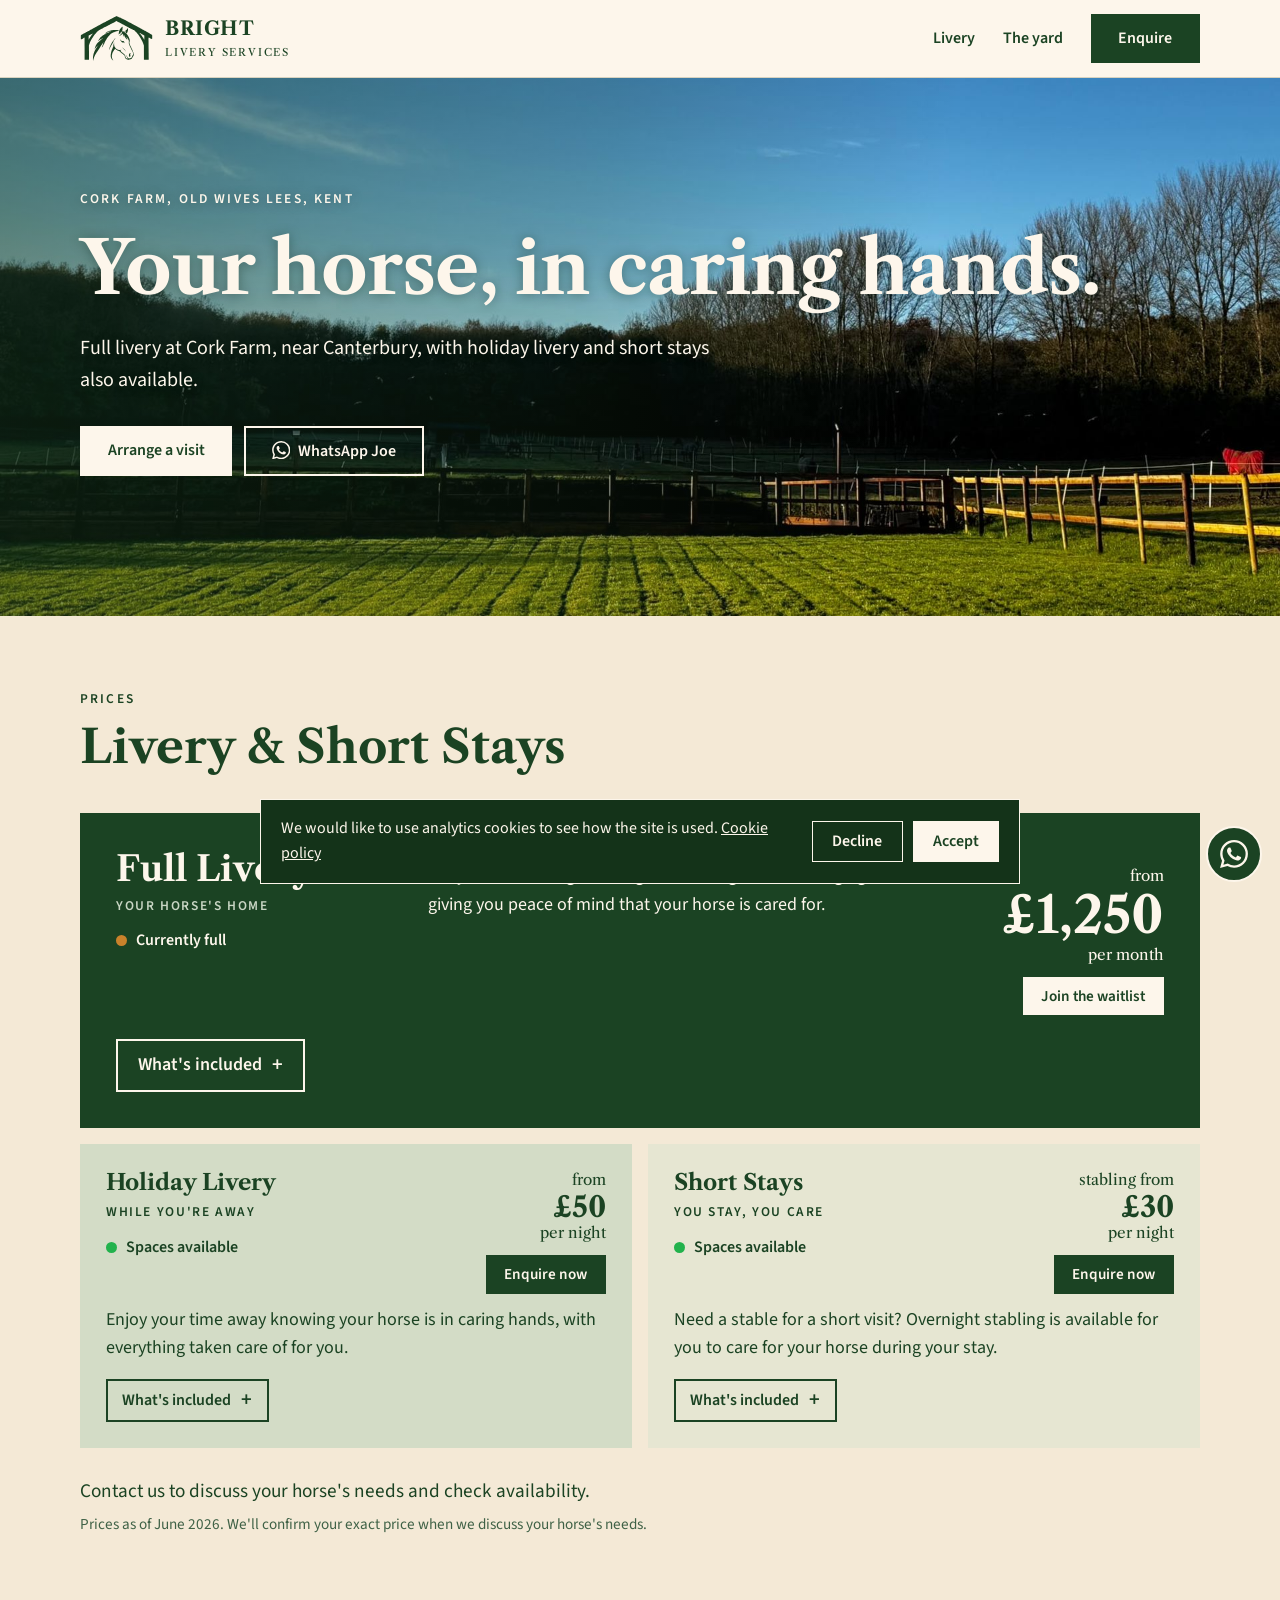
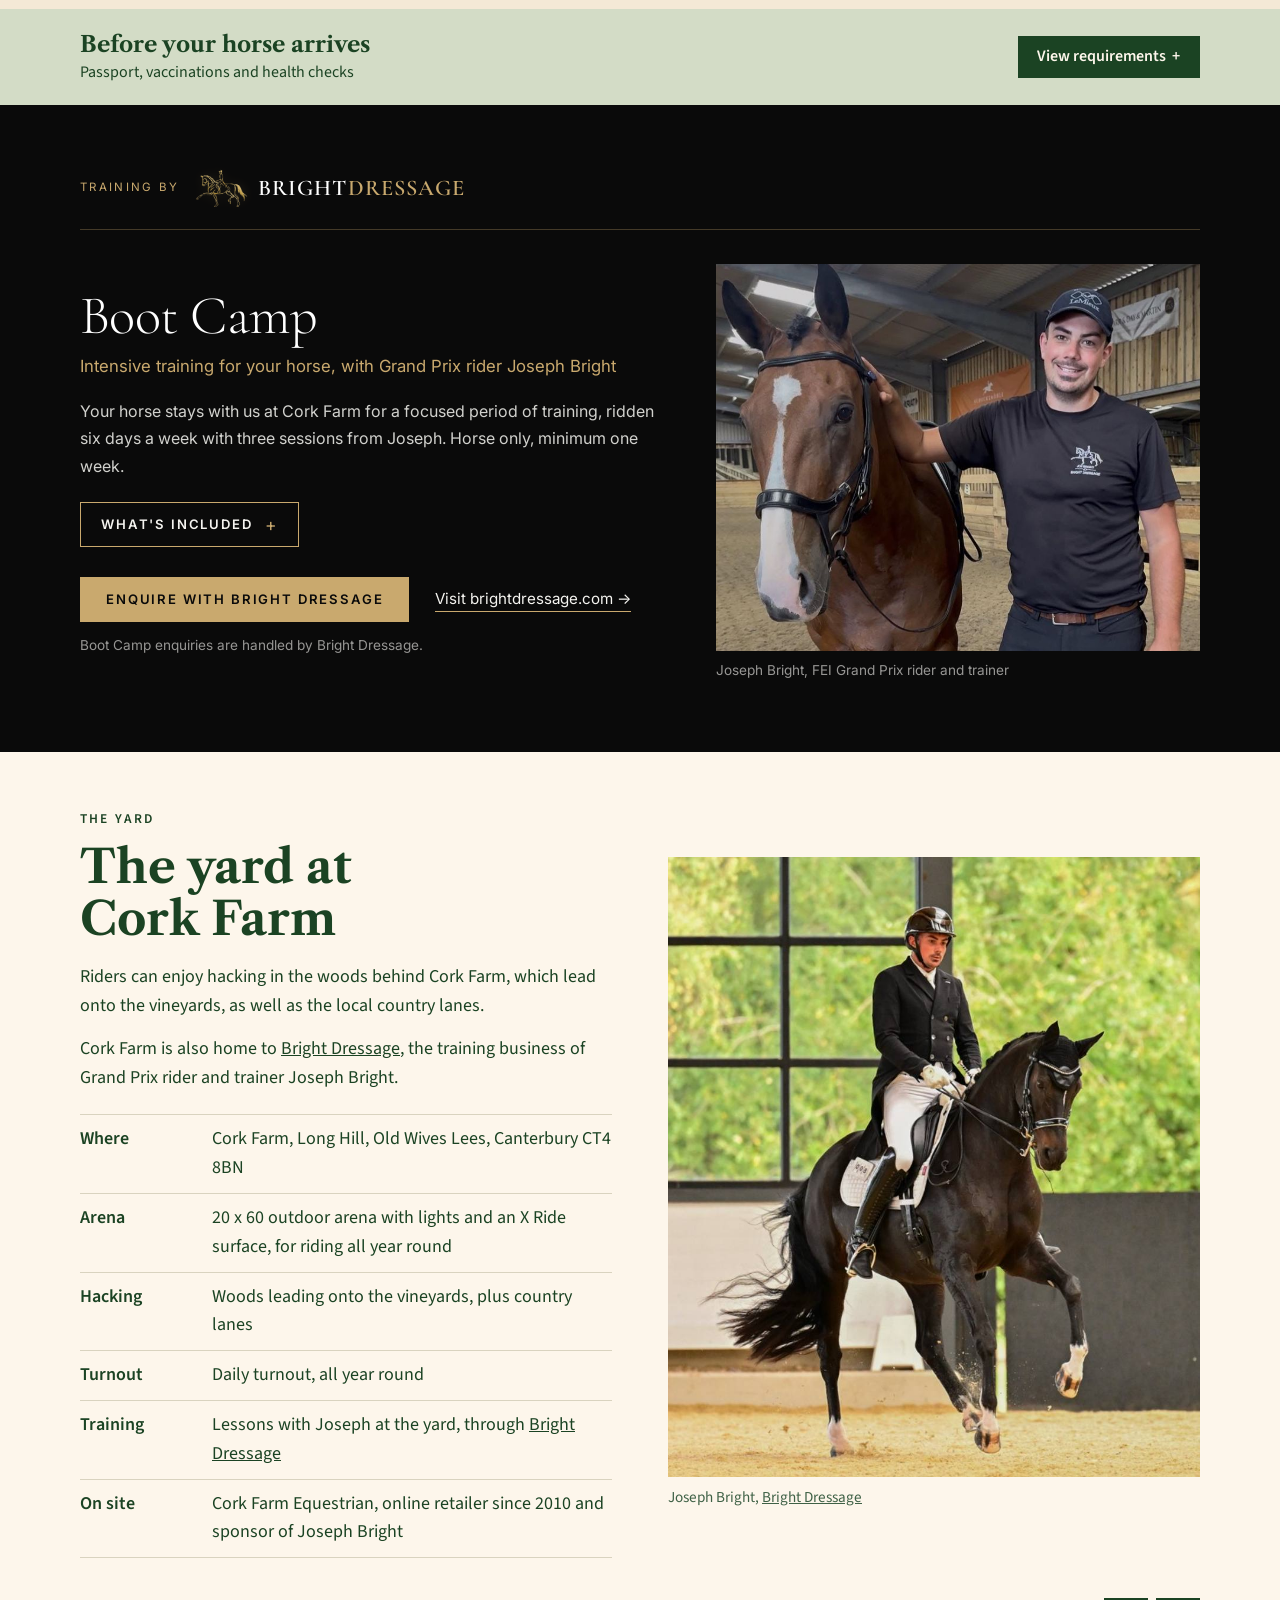
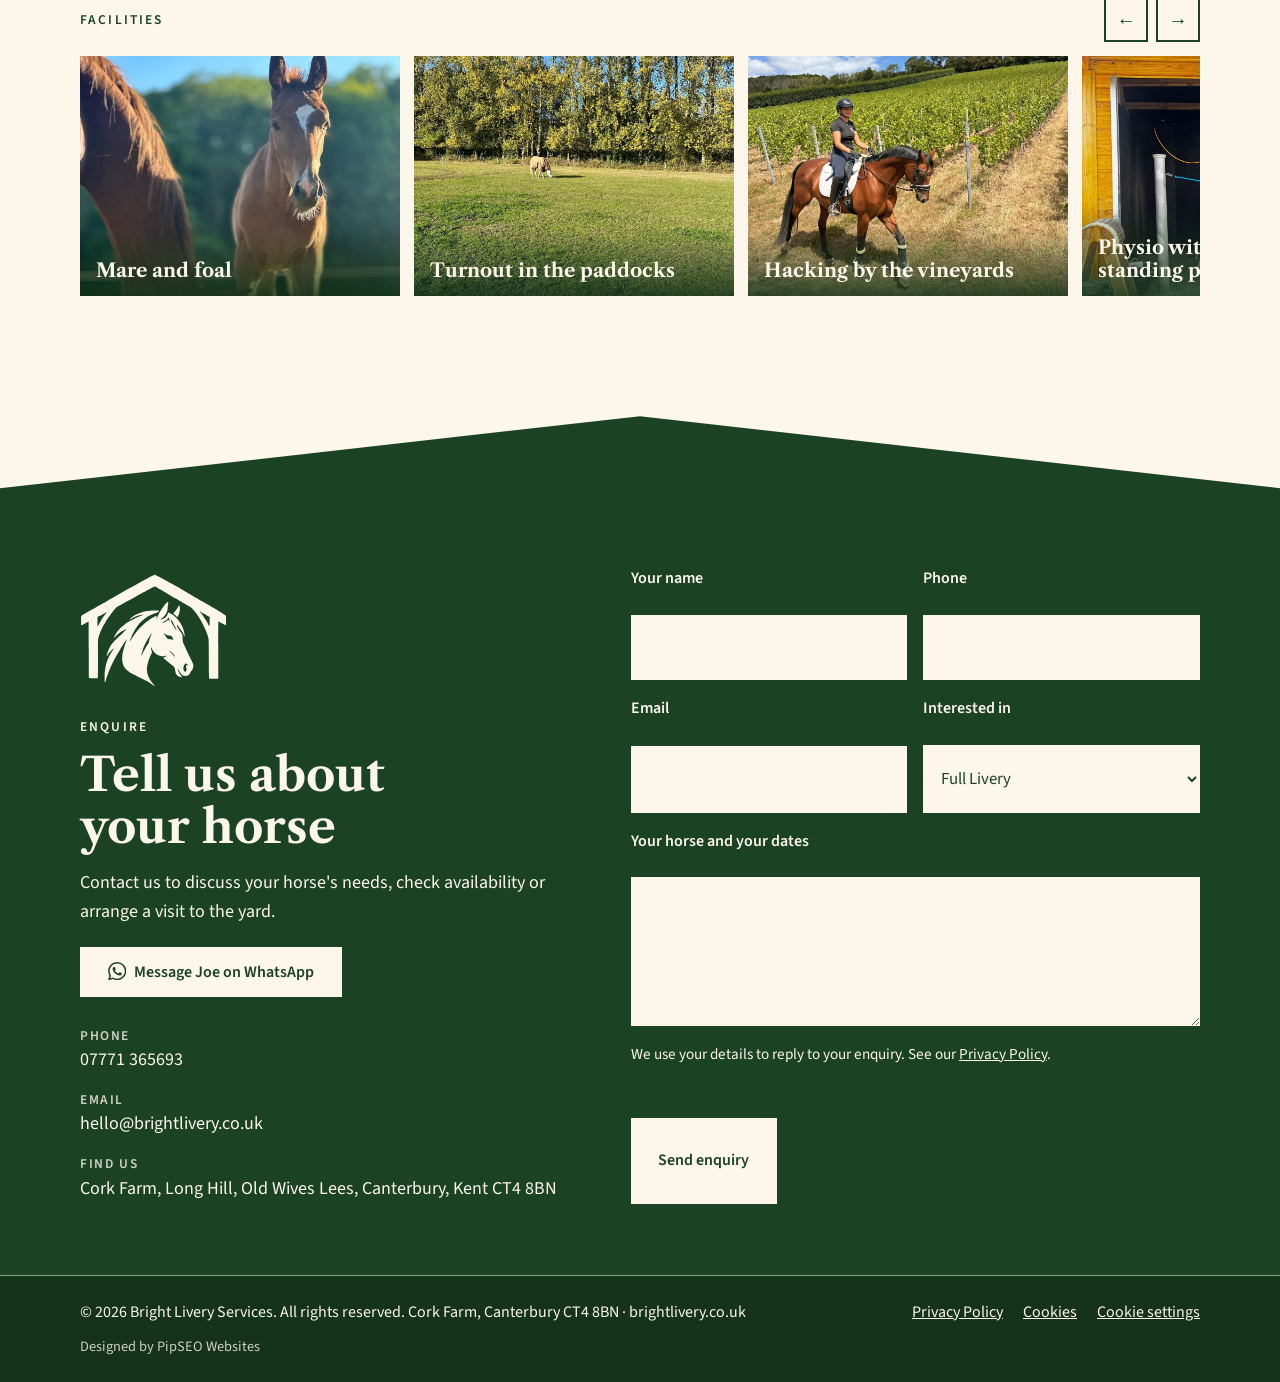
==== commit b5ea336e: "Move Before your horse arrives above Boot Camp" ====
--- a/index.html
+++ b/index.html
@@ -113,6 +113,29 @@
   <p class="note">Contact us to discuss your horse's needs and check availability.</p>
   <p class="legal">Prices as of June 2026. We'll confirm your exact price when we discuss your horse's needs.</p>
 </div></section>
+<section class="arrive"><div class="wrap">
+  <details class="more">
+    <summary><span>Before your horse arrives<small>Passport, vaccinations and health checks</small></span></summary>
+    <div class="inc">
+      <p>To protect every horse on the yard, we ask for the following.</p>
+      <div class="groups">
+      <div><h3>All stays</h3><ul>
+        <li>Valid passport and registered microchip</li>
+        <li>Flu and tetanus vaccinations up to date</li>
+        <li>Third-party liability insurance for your horse</li>
+        <li>Next of kin details, in case of an accident</li>
+        <li>Signed livery agreement</li>
+      </ul></div>
+      <div><h3>Full and Holiday Livery</h3><ul>
+        <li>Clear strangles blood test, taken within two weeks of arrival</li>
+        <li>Recent worm egg count</li>
+        <li>Vet, farrier and insurance details</li>
+      </ul></div>
+    </div>
+    </div>
+  </details>
+</div></section>
+
 <section class="bd-camp" id="boot-camp" aria-labelledby="bd-camp-title"><div class="wrap bd-in">
   <div class="bd-brand">
     <p class="bd-eyebrow">Training by</p>
@@ -130,7 +153,7 @@
     </ul>
     </details>
     <div class="bd-cta">
-      <a class="bd-btn" href="https://brightdressage.com/#contact">Enquire with Bright Dressage</a>
+      <a class="bd-btn" href="https://brightdressage.com/?enquire=Boot%20Camp#contact">Enquire with Bright Dressage</a>
       <a class="bd-link" href="https://brightdressage.com">Visit brightdressage.com &rarr;</a>
       <p class="bd-note">Boot Camp enquiries are handled by Bright Dressage.</p>
     </div>
@@ -140,28 +163,6 @@
 </div></section>
 
 
-<section class="arrive"><div class="wrap">
-  <details class="more">
-    <summary><span>Before your horse arrives<small>Passport, vaccinations and health checks</small></span></summary>
-    <div class="inc">
-      <p>To protect every horse on the yard, we ask for the following.</p>
-      <div class="groups">
-      <div><h3>All stays</h3><ul>
-        <li>Valid passport and registered microchip</li>
-        <li>Flu and tetanus vaccinations up to date</li>
-        <li>Third-party liability insurance for your horse</li>
-        <li>Next of kin details, in case of an accident</li>
-        <li>Signed livery agreement</li>
-      </ul></div>
-      <div><h3>Full and Holiday Livery</h3><ul>
-        <li>Clear strangles blood test, taken within two weeks of arrival</li>
-        <li>Recent worm egg count</li>
-        <li>Vet, farrier and insurance details</li>
-      </ul></div>
-    </div>
-    </div>
-  </details>
-</div></section>
 
 
 
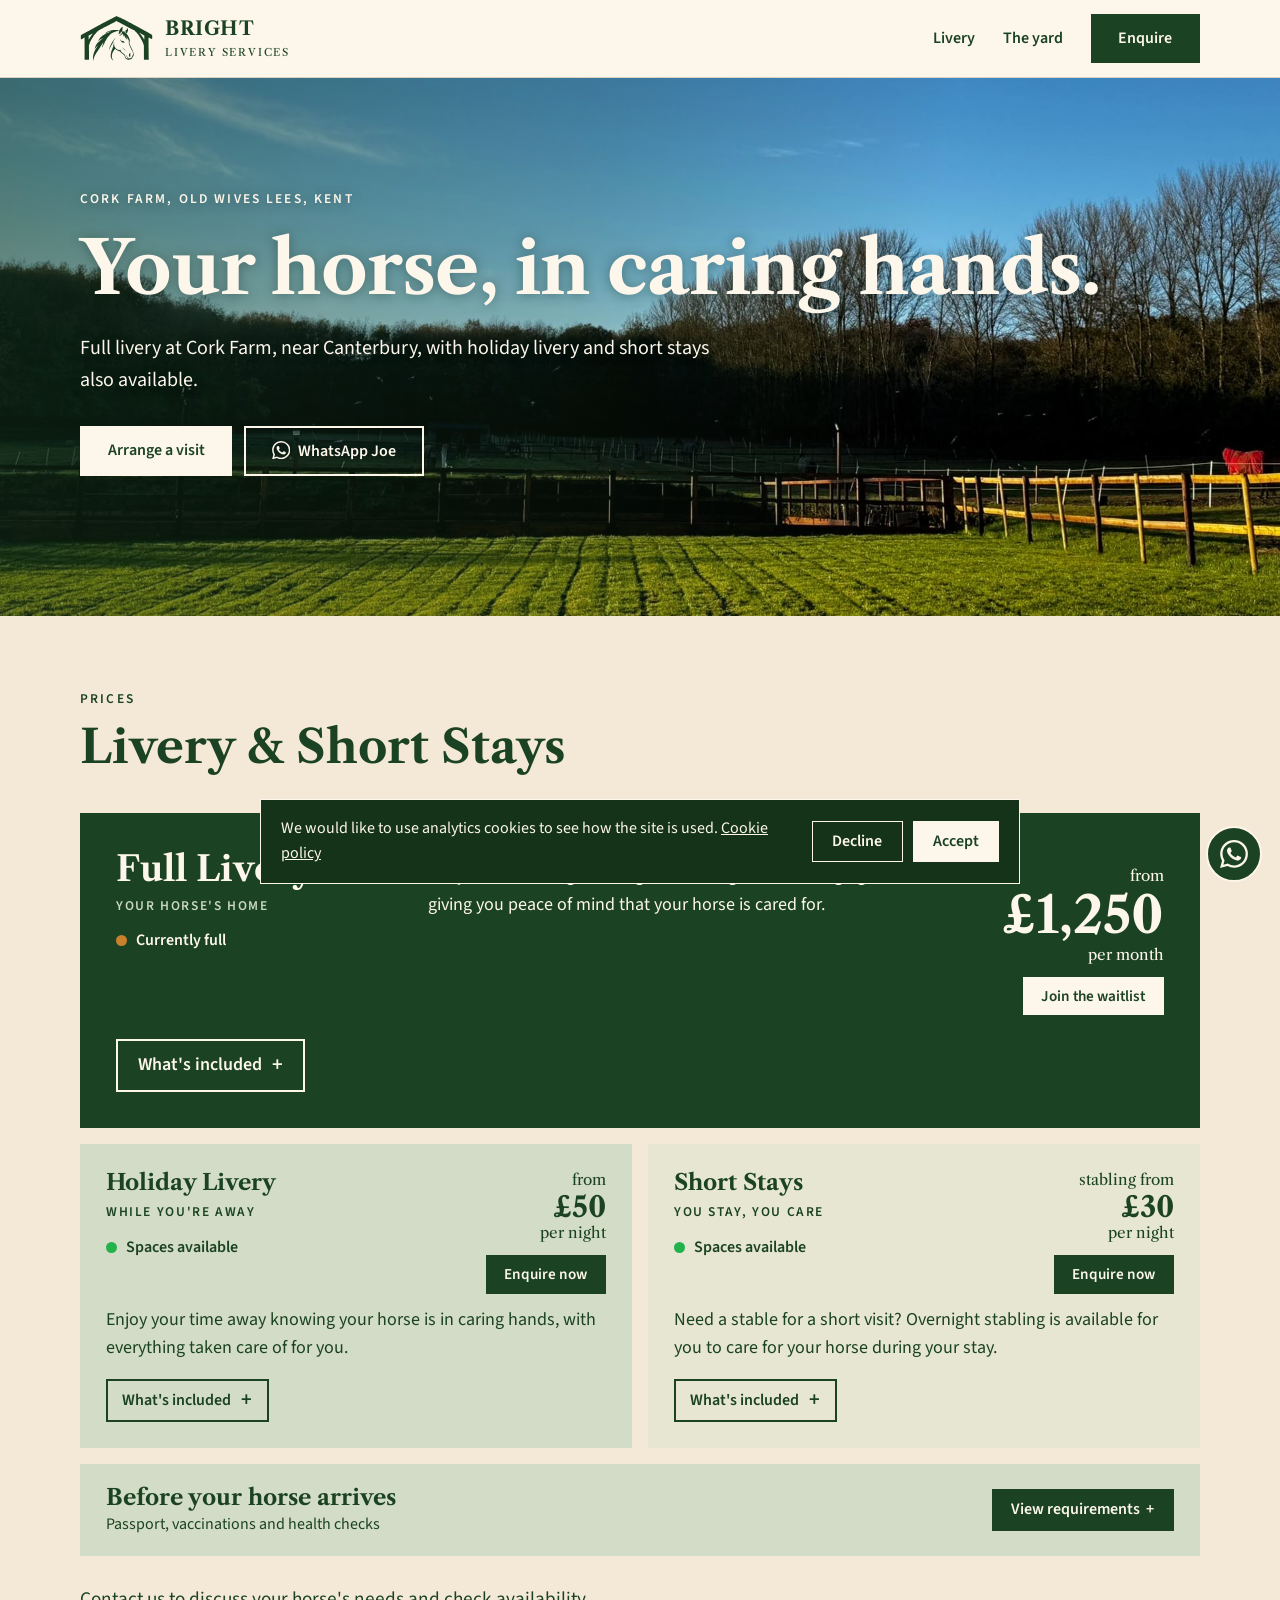
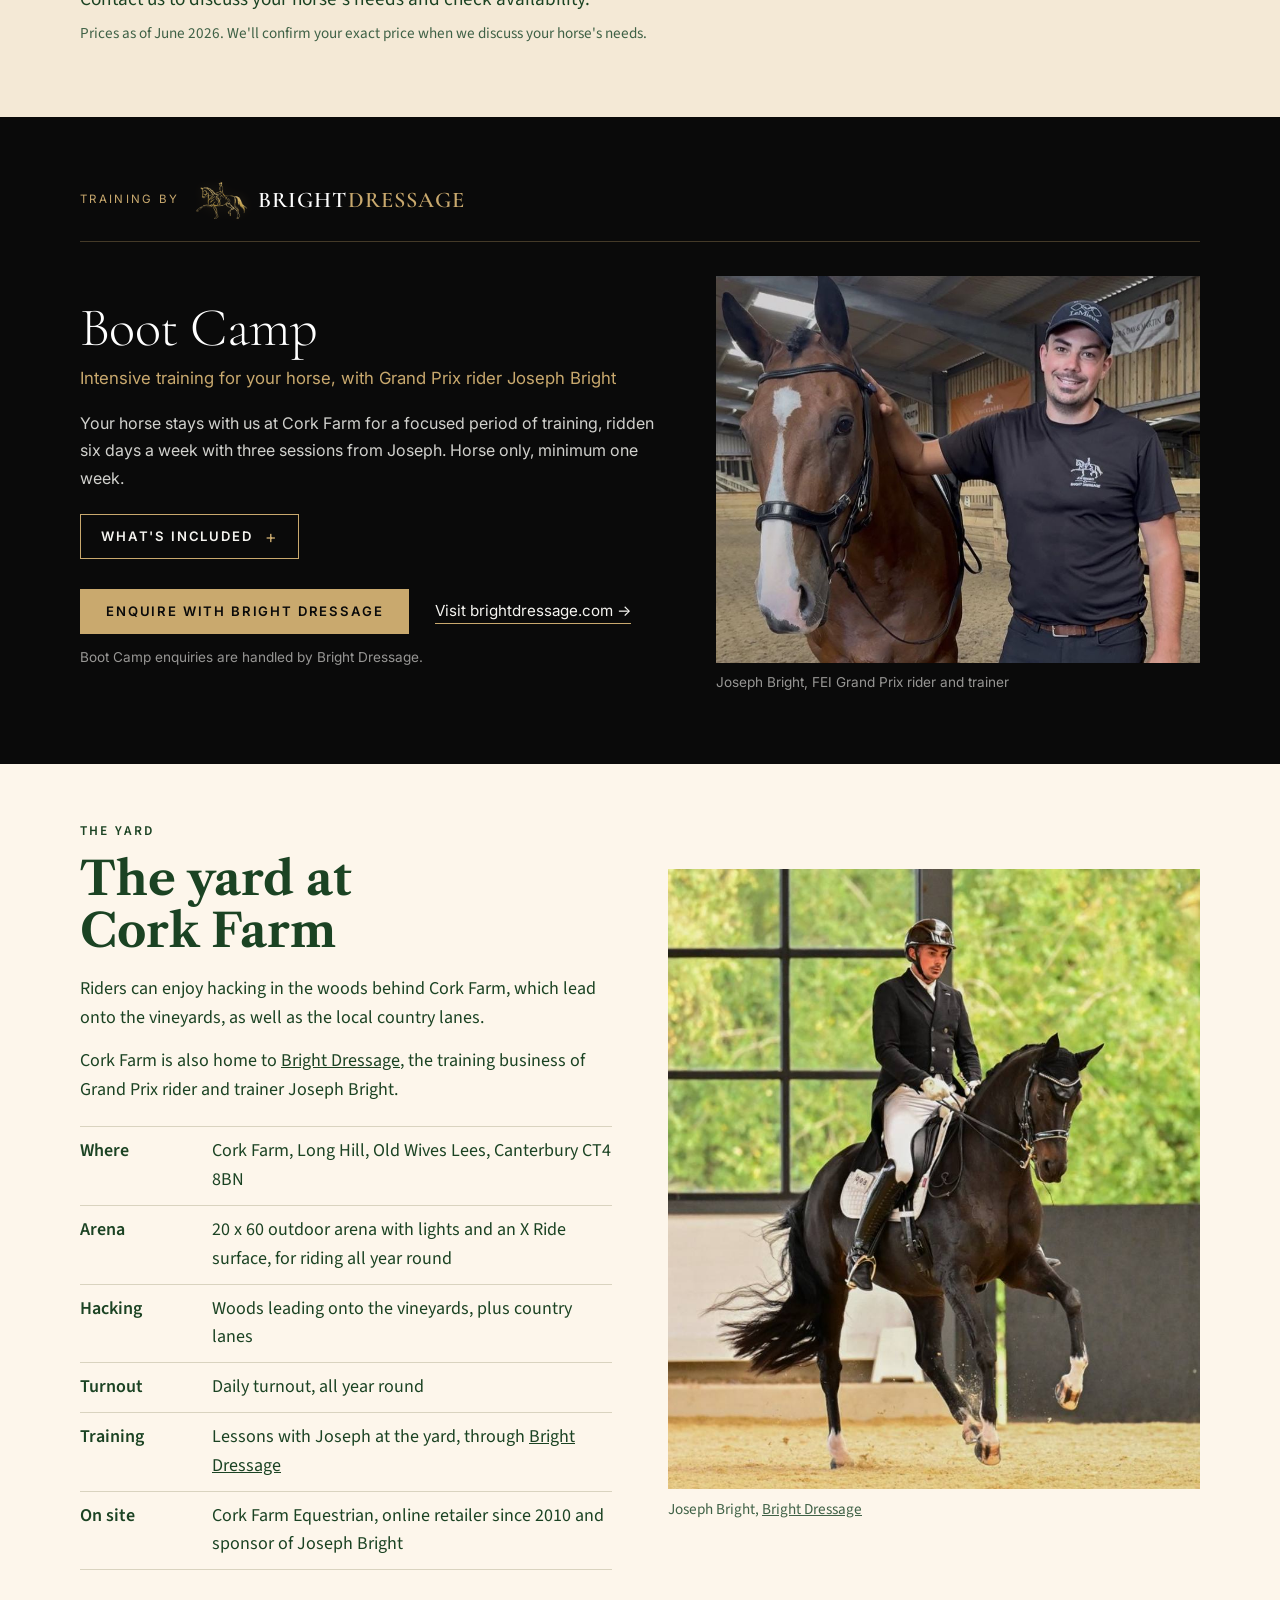
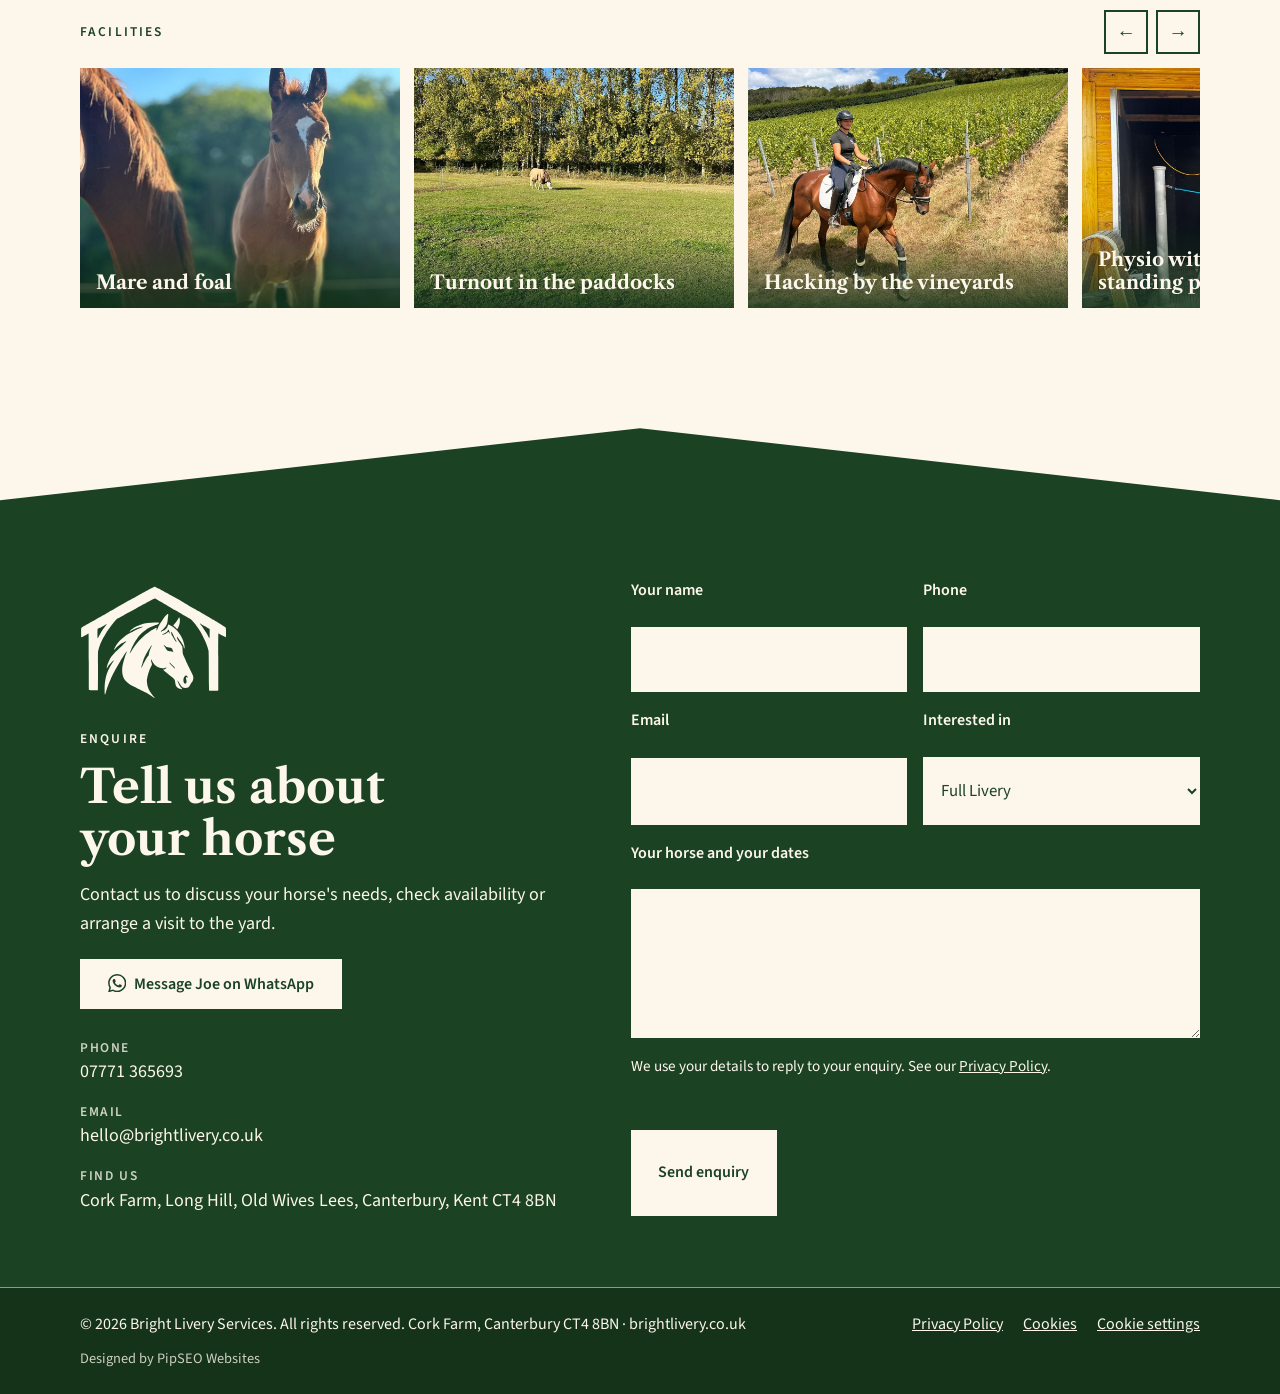
==== commit 1c5c6de0: "Before your horse arrives as a box under the stays" ====
--- a/index.html
+++ b/index.html
@@ -109,11 +109,7 @@
         <ul class="mini"><li>A stable for your horse</li><li>Bedding for the night</li><li>Water on the yard</li><li>Hay and feed by arrangement</li></ul>
       </details>
     </article>
-  </div>
-  <p class="note">Contact us to discuss your horse's needs and check availability.</p>
-  <p class="legal">Prices as of June 2026. We'll confirm your exact price when we discuss your horse's needs.</p>
-</div></section>
-<section class="arrive"><div class="wrap">
+    <div class="arrive">
   <details class="more">
     <summary><span>Before your horse arrives<small>Passport, vaccinations and health checks</small></span></summary>
     <div class="inc">
@@ -134,8 +130,11 @@
     </div>
     </div>
   </details>
-</div></section>
-
+    </div>
+  </div>
+  <p class="note">Contact us to discuss your horse's needs and check availability.</p>
+  <p class="legal">Prices as of June 2026. We'll confirm your exact price when we discuss your horse's needs.</p>
+</div></section>
 <section class="bd-camp" id="boot-camp" aria-labelledby="bd-camp-title"><div class="wrap bd-in">
   <div class="bd-brand">
     <p class="bd-eyebrow">Training by</p>
--- a/style.css
+++ b/style.css
@@ -277,3 +277,9 @@
 .bd-photo figcaption{font:400 .85rem/1.4 Inter,sans-serif;color:rgba(245,244,240,.6);margin-top:10px}
 @media (max-width:860px){.bd-grid{grid-template-columns:minmax(0,1fr);gap:32px}.bd-photo{max-width:420px}}
 
+
+/* Before your horse arrives: box inside the pricing board */
+.board .arrive{grid-column:1/-1;padding:0 26px}
+.board .arrive .more summary{padding:20px 0}
+.board .arrive .inc{padding:0 0 26px}
+@media (max-width:560px){.board .arrive{padding:0 20px}}
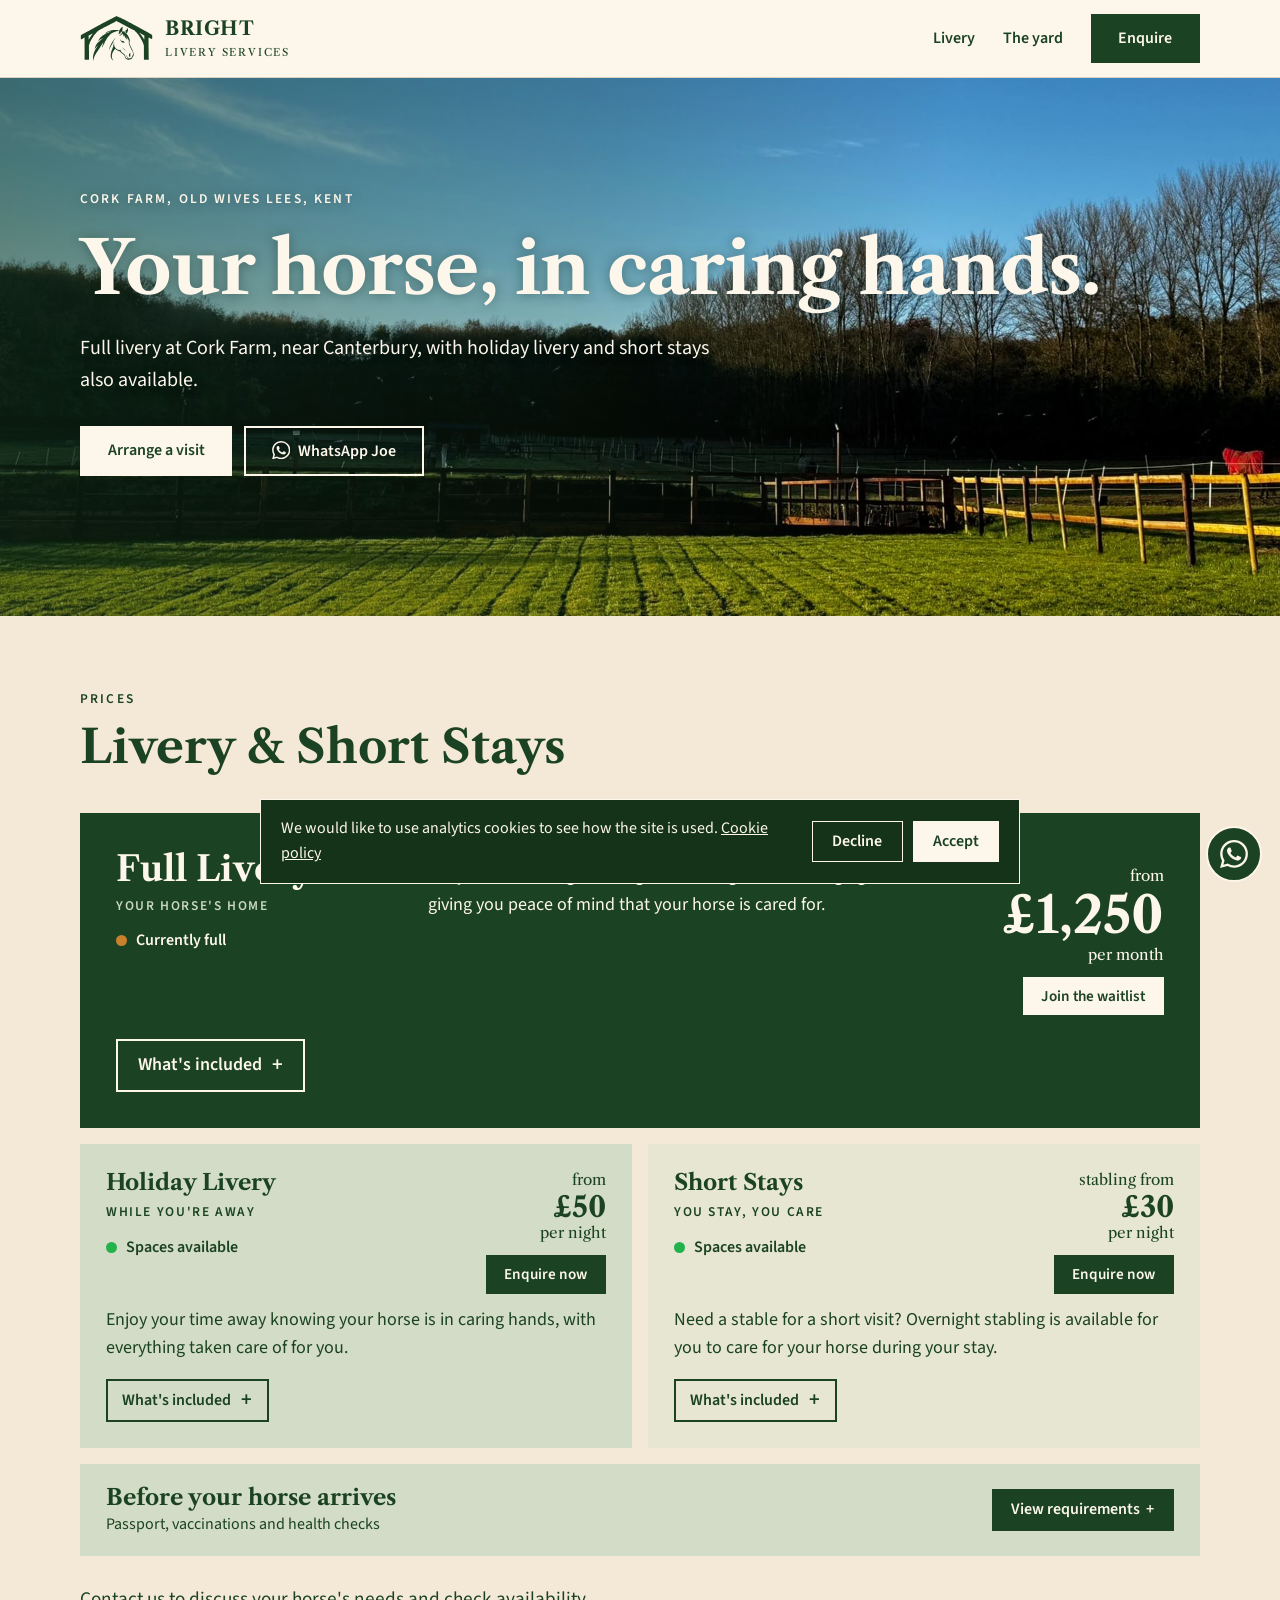
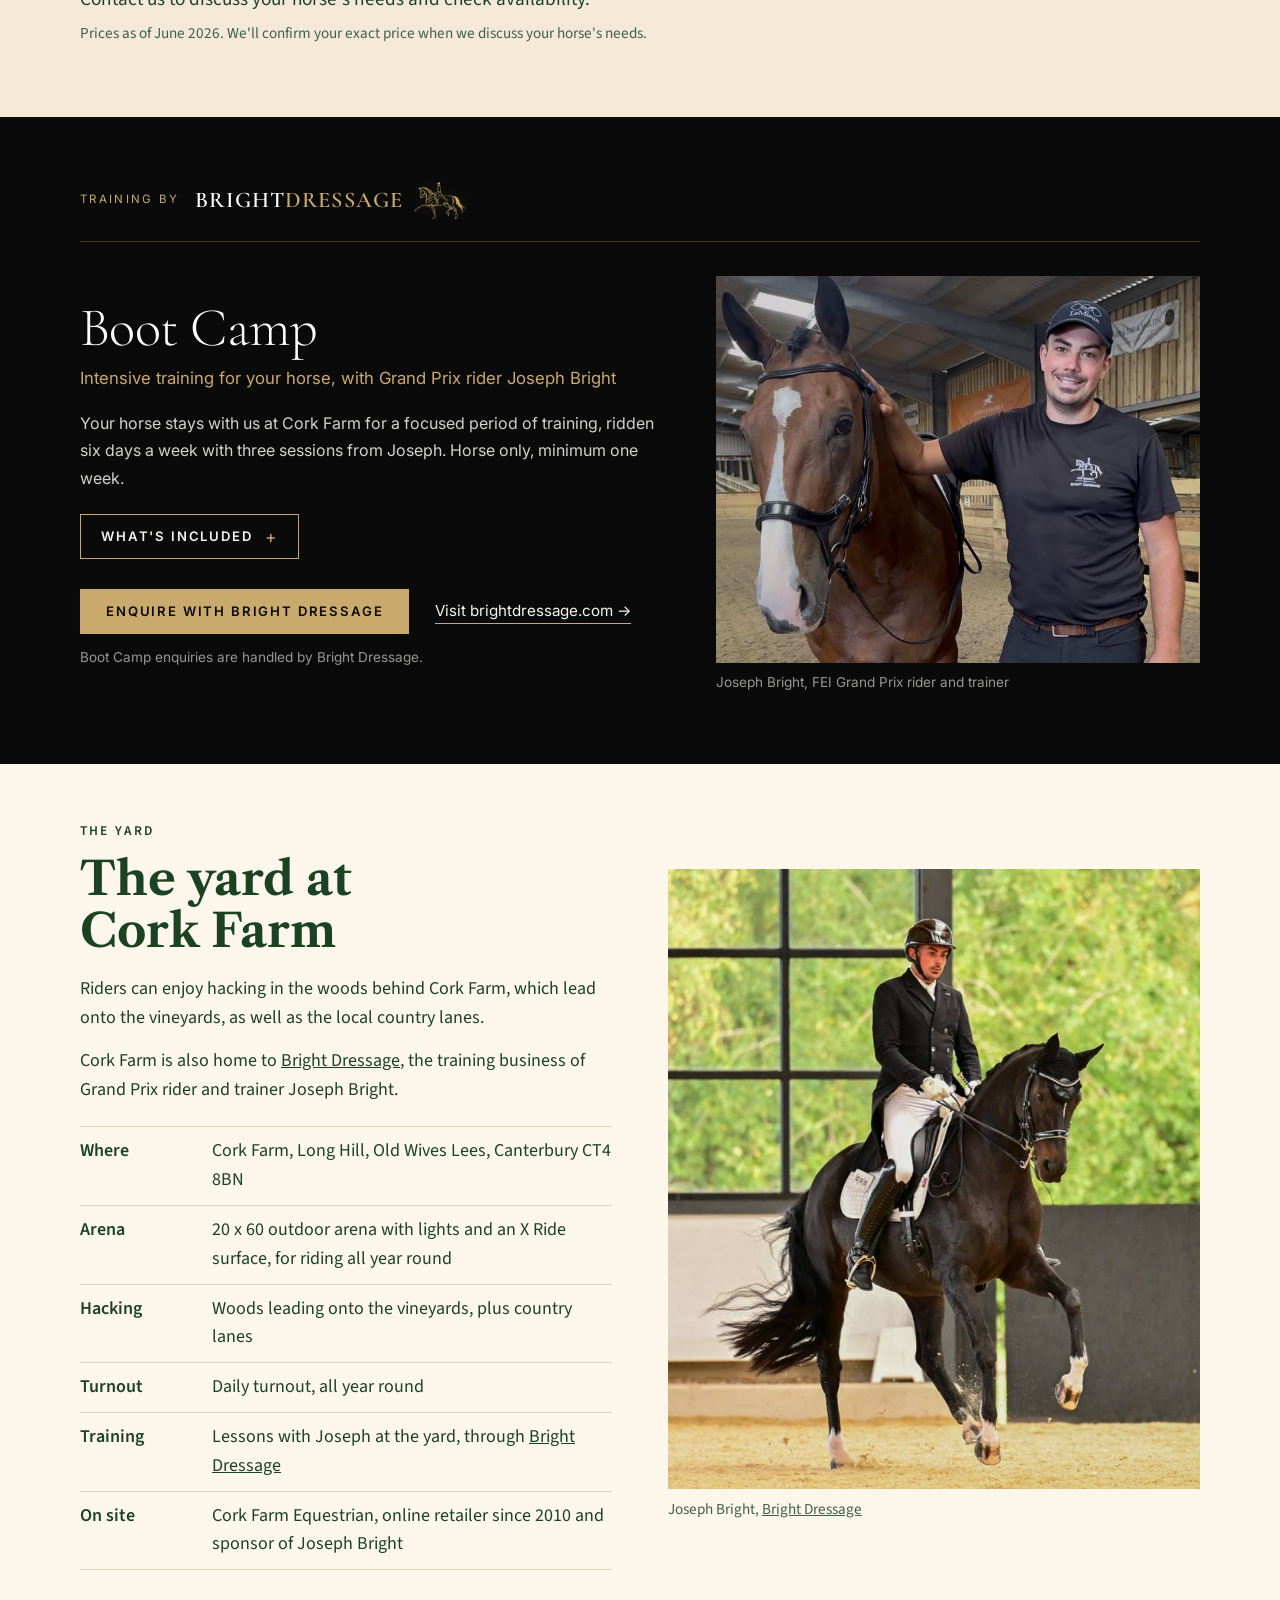
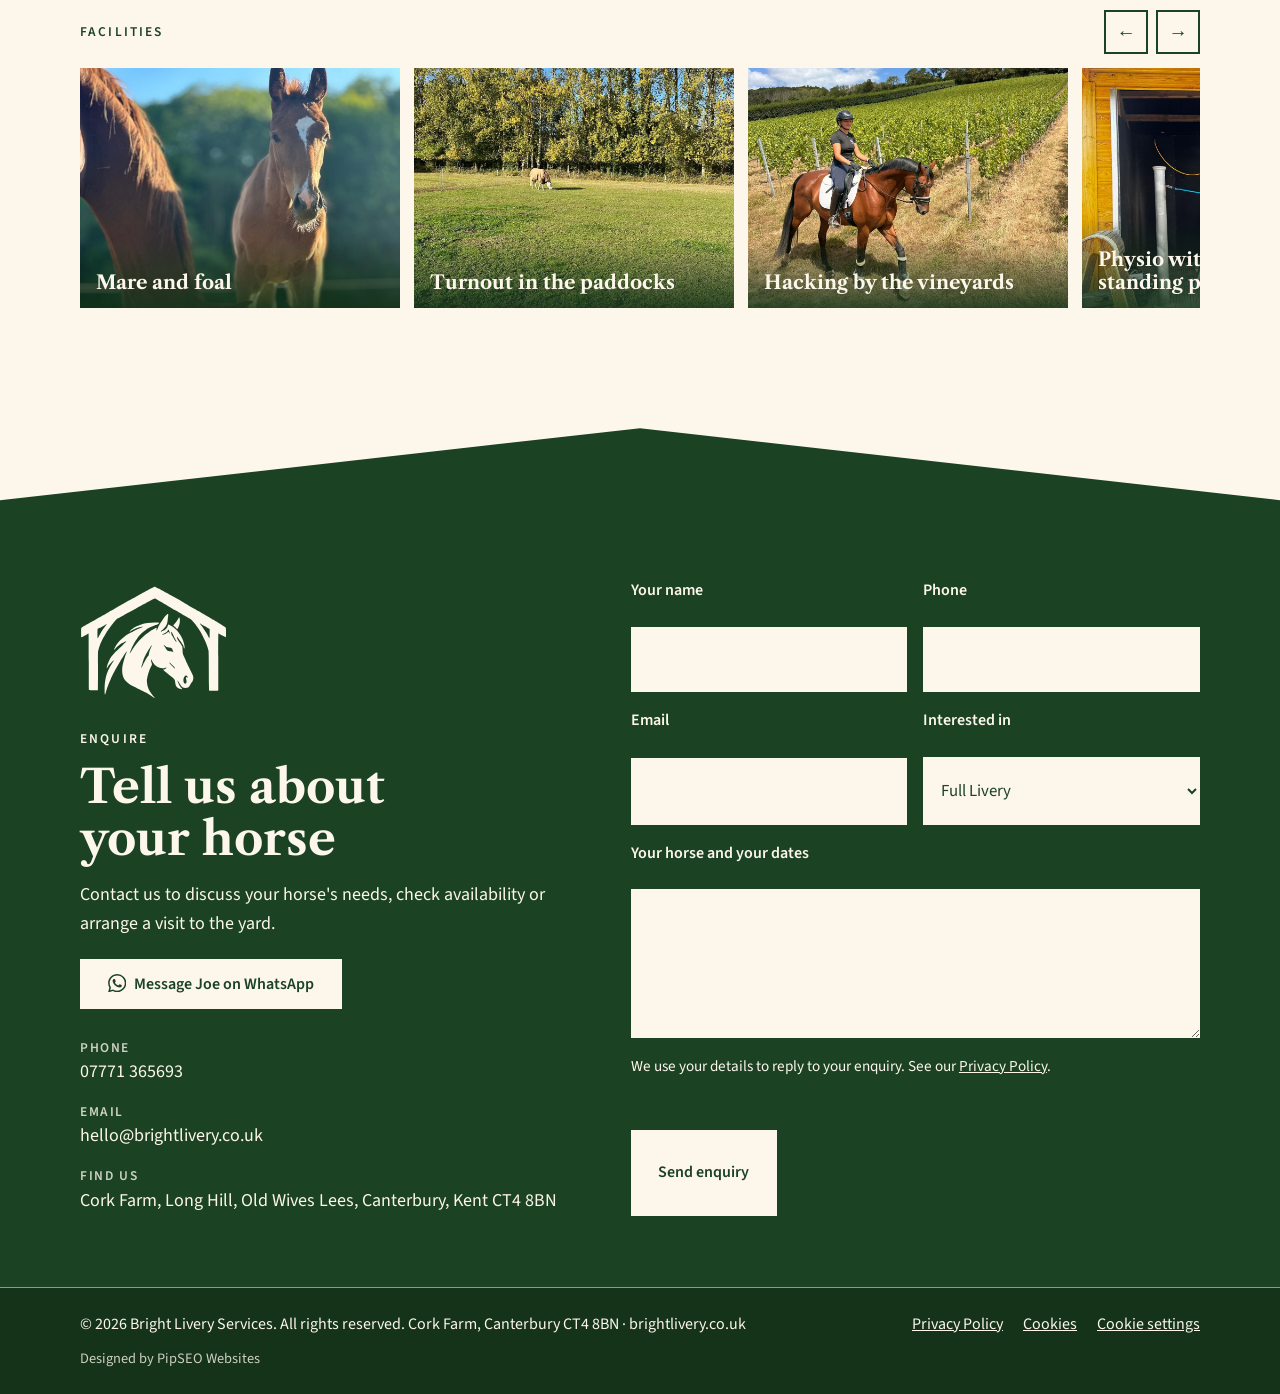
==== commit c27d5aff: "Boot Camp: horse icon after Bright Dressage wording" ====
--- a/index.html
+++ b/index.html
@@ -138,7 +138,7 @@
 <section class="bd-camp" id="boot-camp" aria-labelledby="bd-camp-title"><div class="wrap bd-in">
   <div class="bd-brand">
     <p class="bd-eyebrow">Training by</p>
-    <a class="bd-lockup" href="https://brightdressage.com" aria-label="Bright Dressage"><img src="/bd-horse.png" alt="" width="300" height="217"><span class="bd-name">BRIGHT<span>DRESSAGE</span></span></a>
+    <a class="bd-lockup" href="https://brightdressage.com" aria-label="Bright Dressage"><span class="bd-name">BRIGHT<span>DRESSAGE</span></span><img src="/bd-horse.png" alt="" width="300" height="217"></a>
   </div>
   <div class="bd-grid">
   <div class="bd-body">
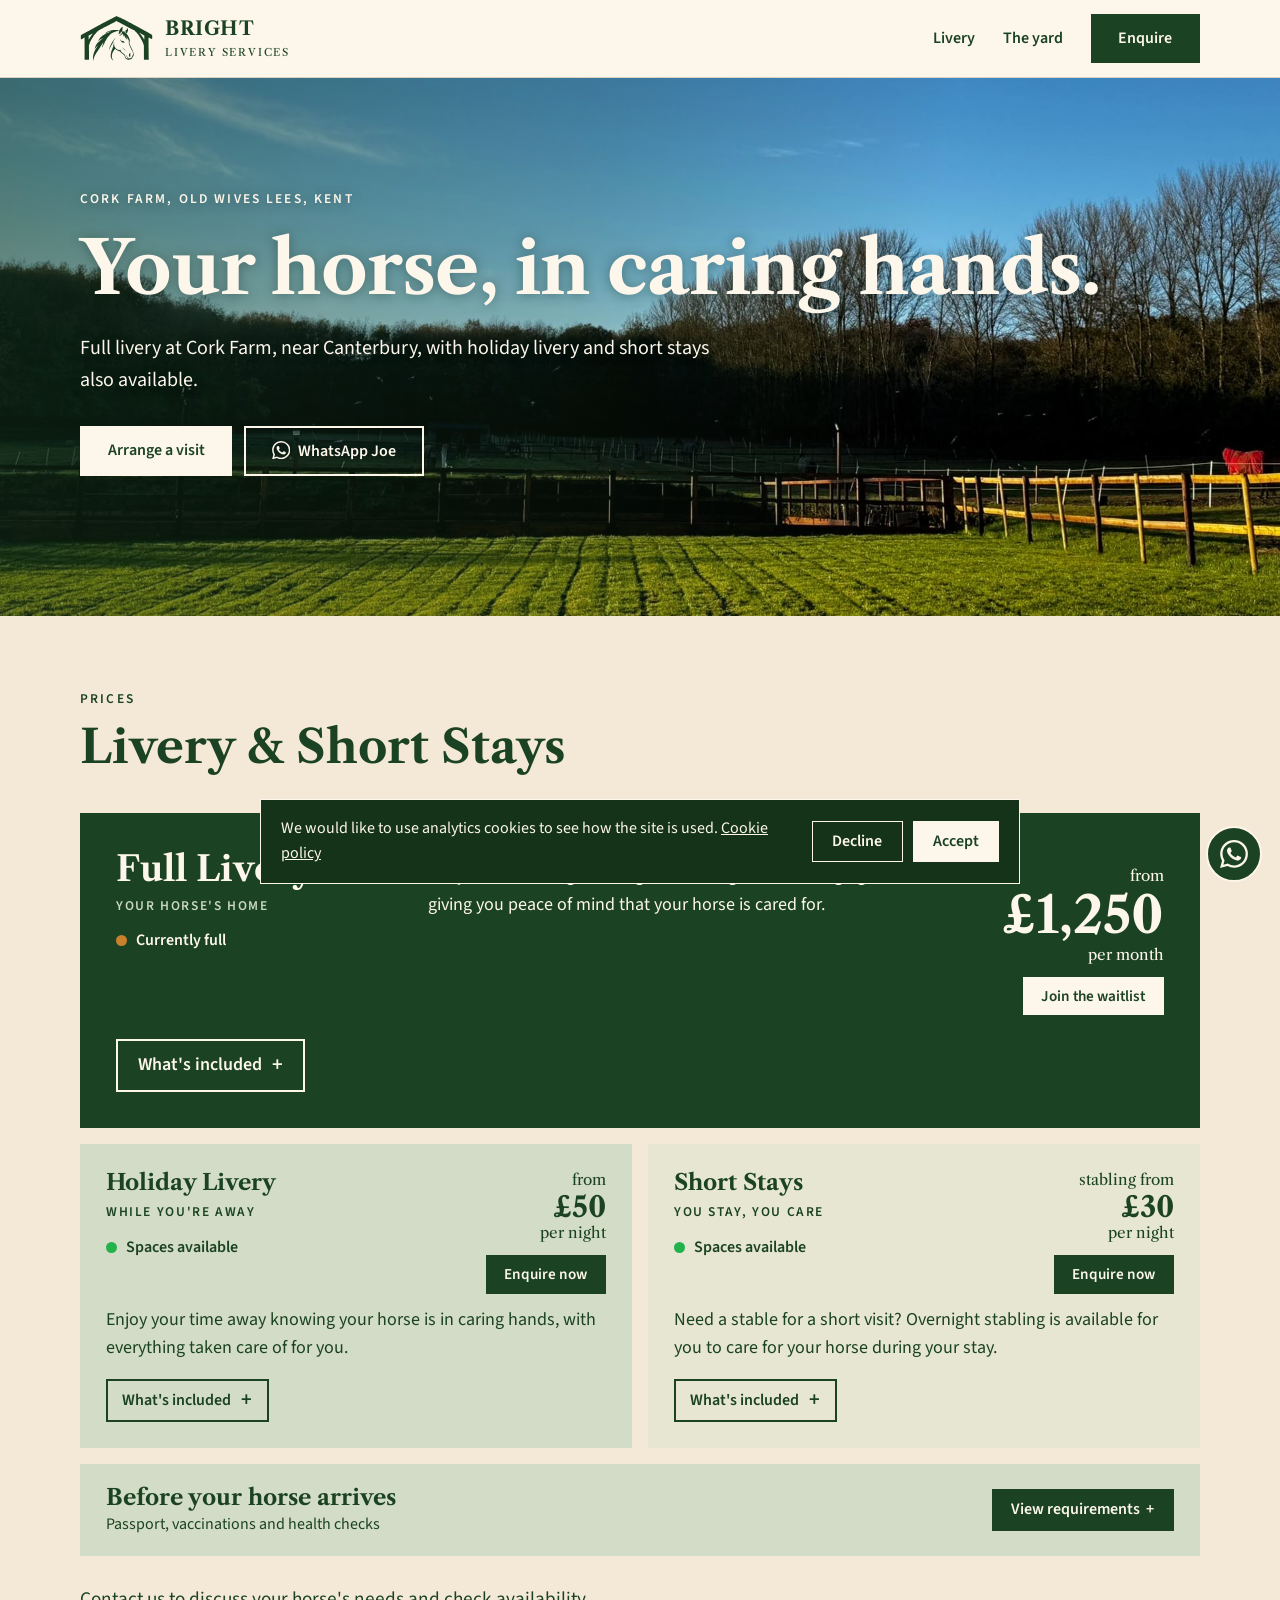
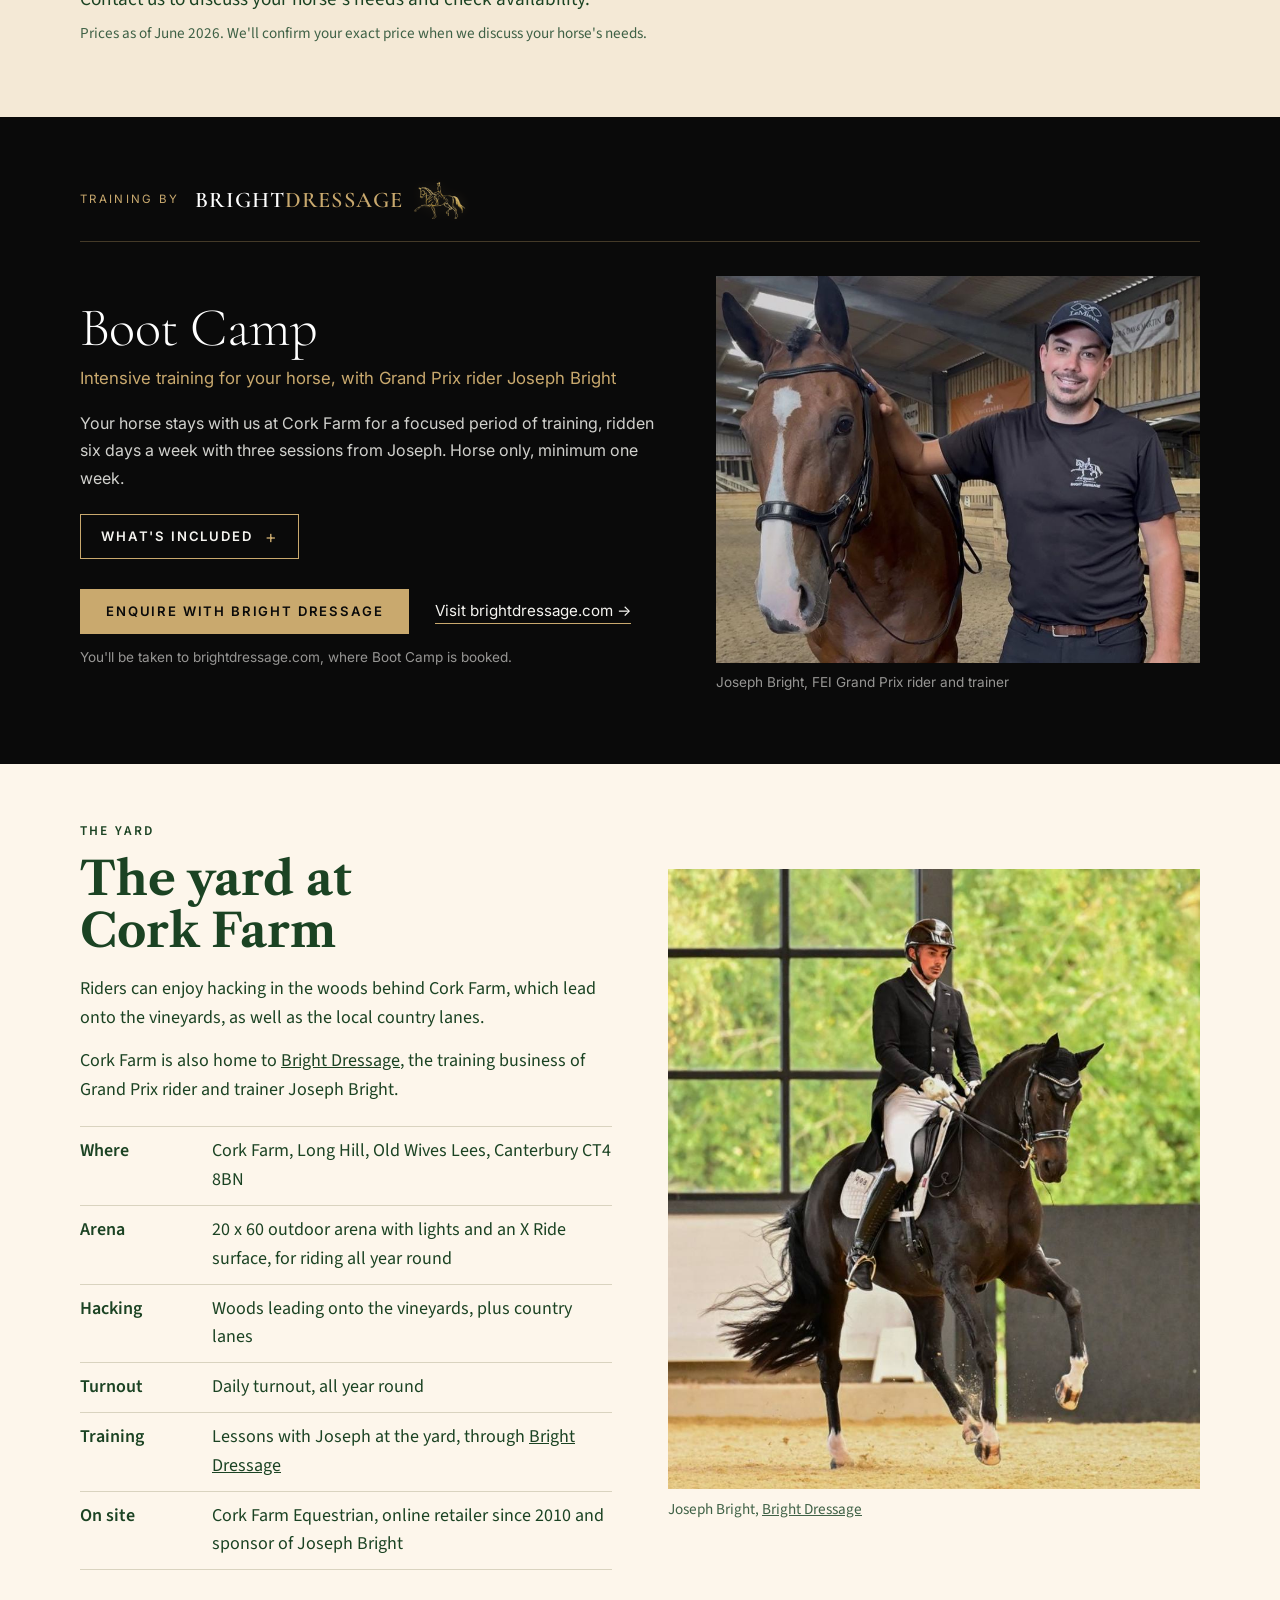
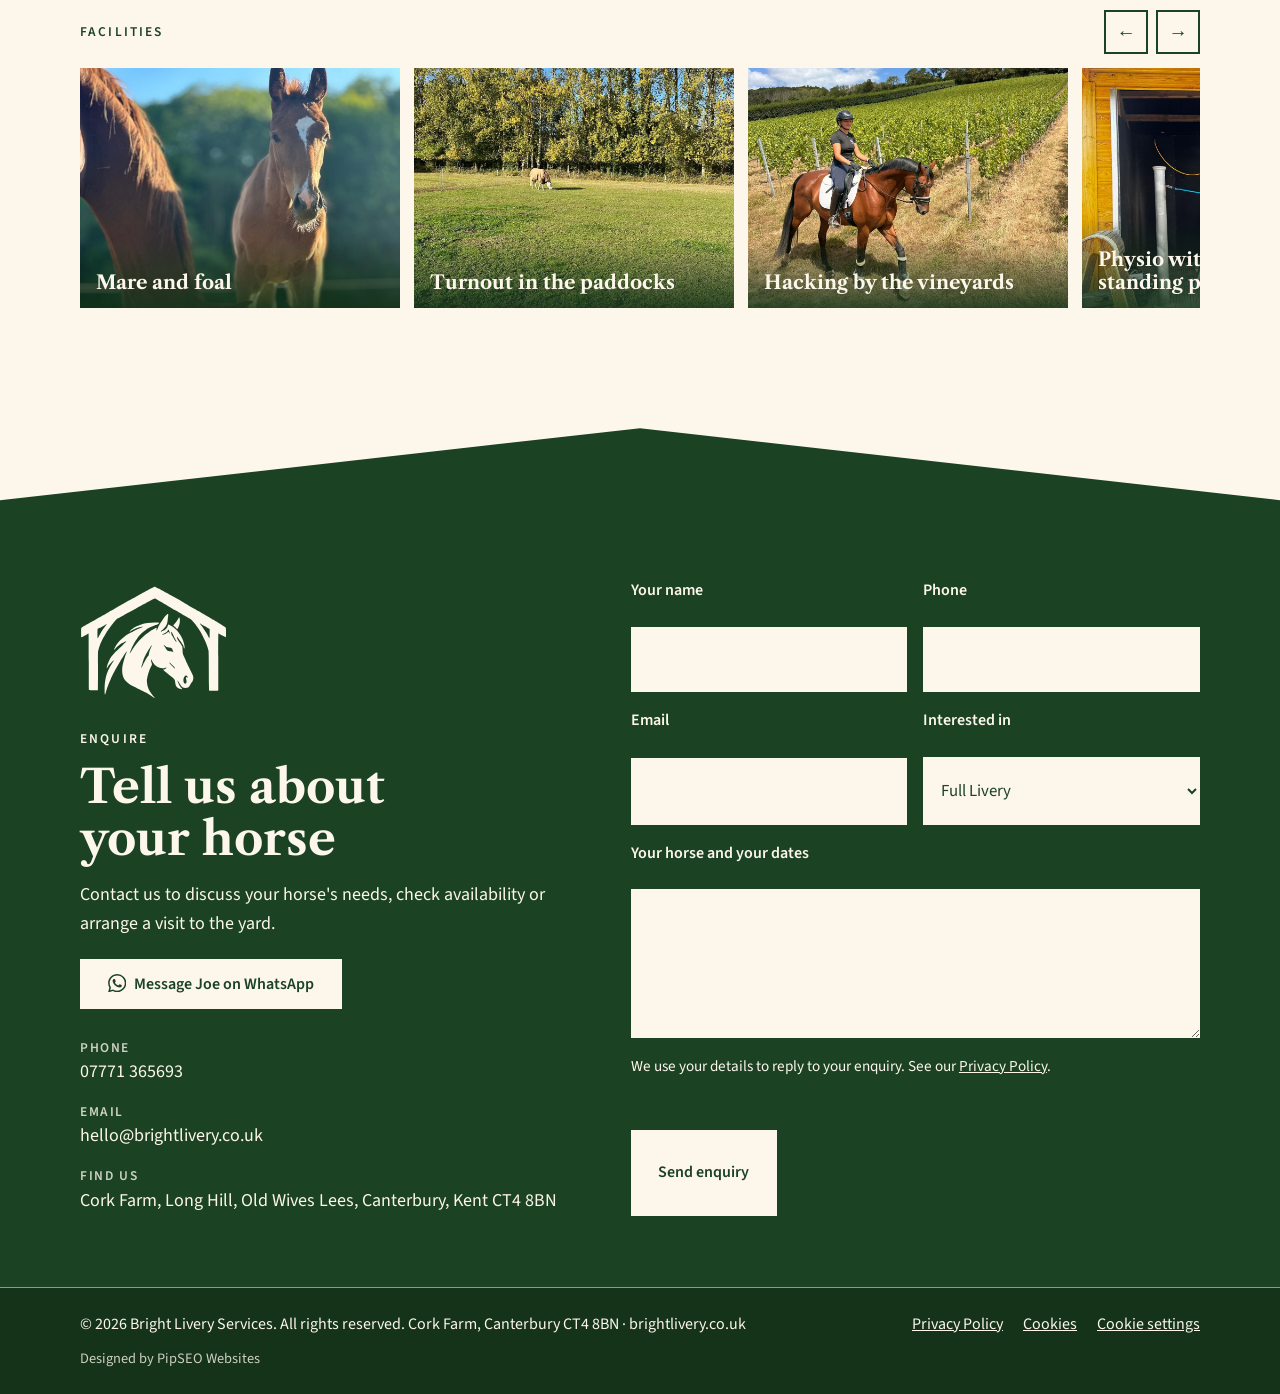
==== commit 26f7fc88: "Boot Camp: tell visitors they go to brightdressage.com" ====
--- a/index.html
+++ b/index.html
@@ -154,7 +154,7 @@
     <div class="bd-cta">
       <a class="bd-btn" href="https://brightdressage.com/?enquire=Boot%20Camp#contact">Enquire with Bright Dressage</a>
       <a class="bd-link" href="https://brightdressage.com">Visit brightdressage.com &rarr;</a>
-      <p class="bd-note">Boot Camp enquiries are handled by Bright Dressage.</p>
+      <p class="bd-note">You'll be taken to brightdressage.com, where Boot Camp is booked.</p>
     </div>
   </div>
   <figure class="bd-photo"><img src="/bd-joseph.jpg" alt="Joseph Bright with one of the horses he trains" width="900" height="1035" loading="lazy"><figcaption>Joseph Bright, FEI Grand Prix rider and trainer</figcaption></figure>
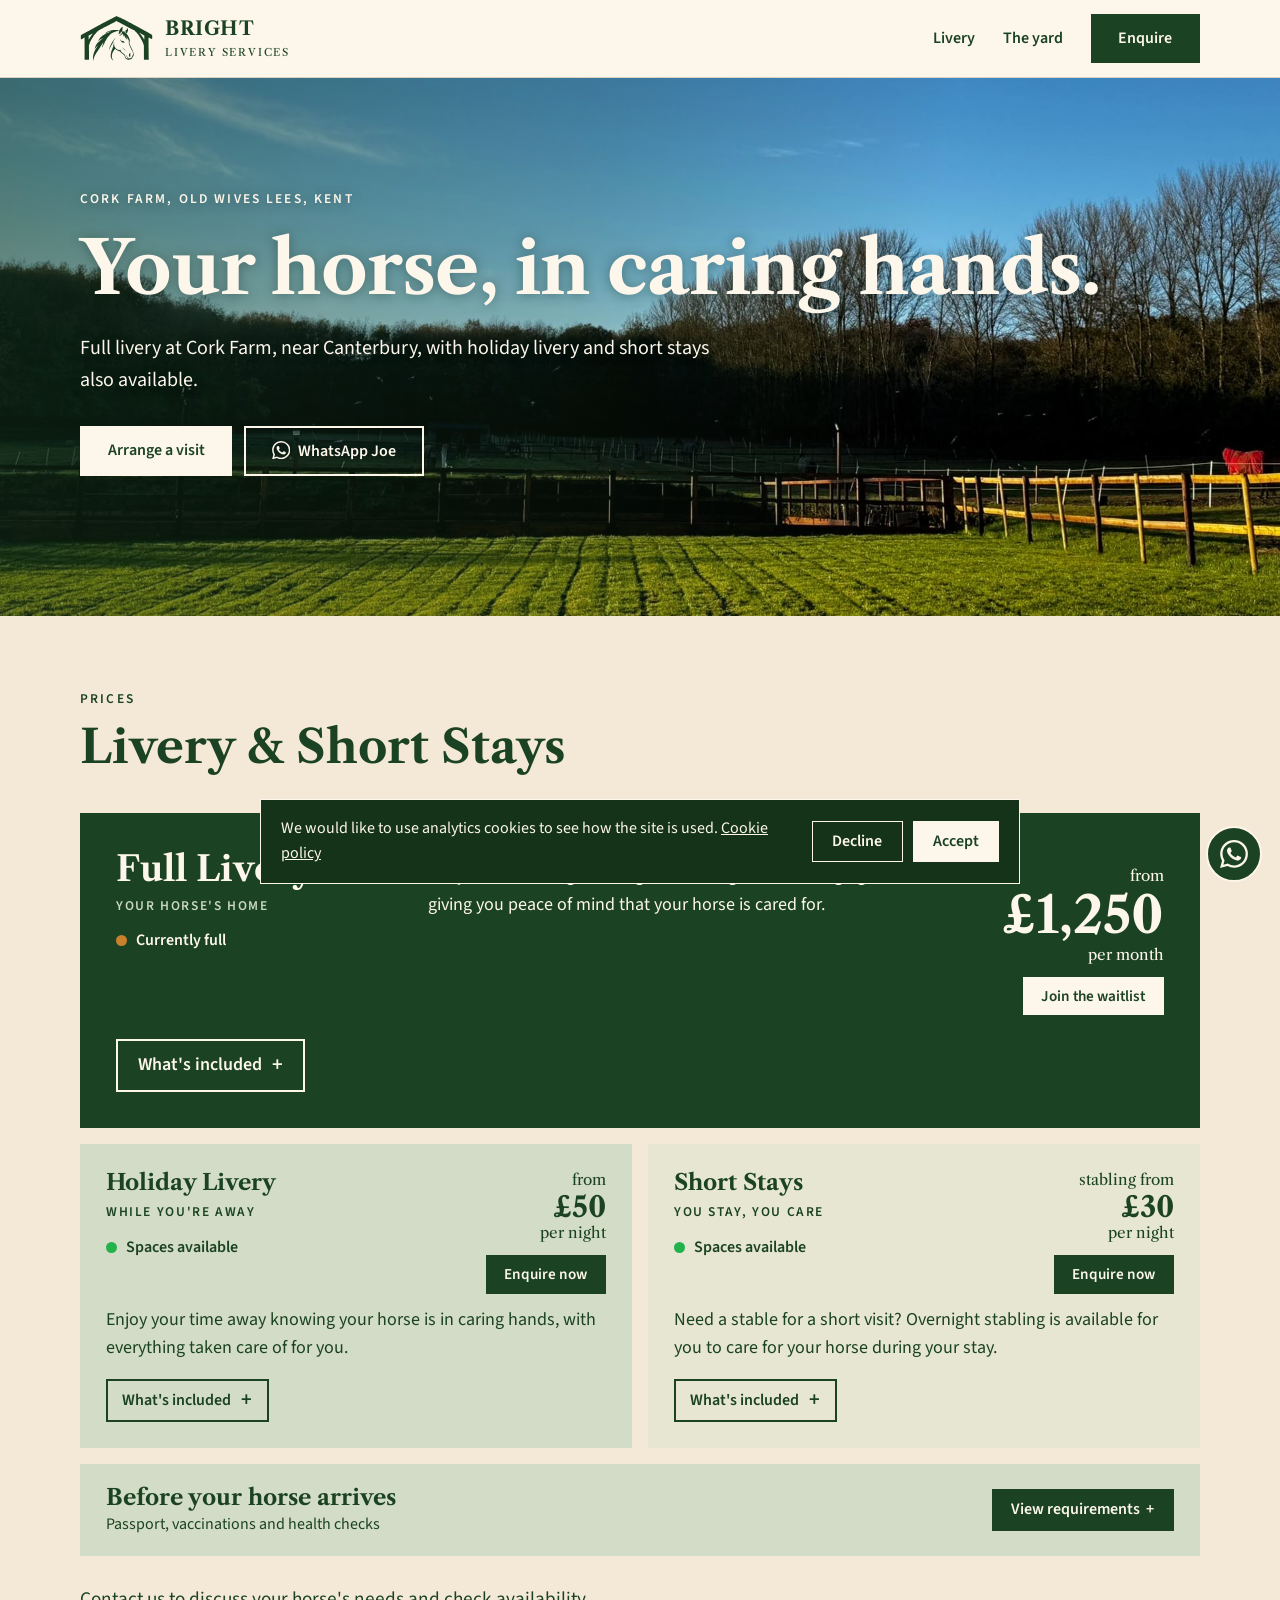
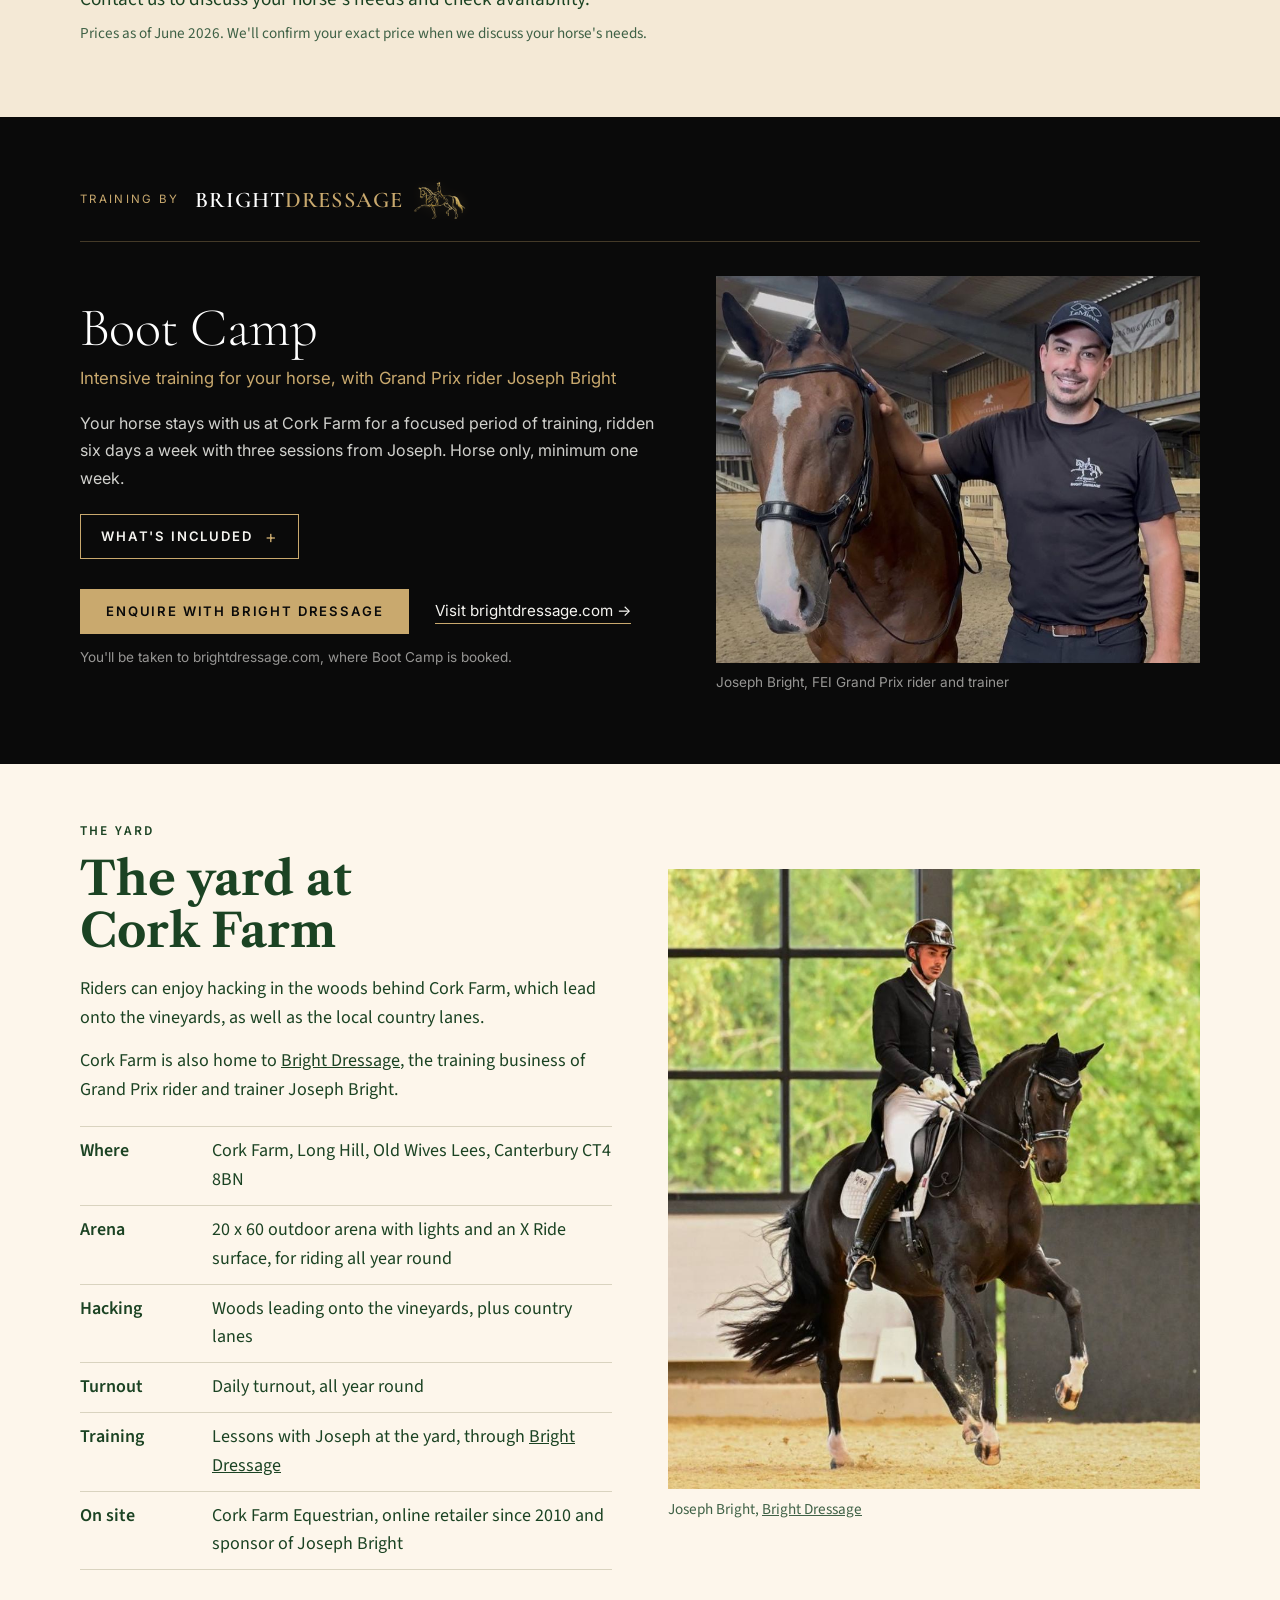
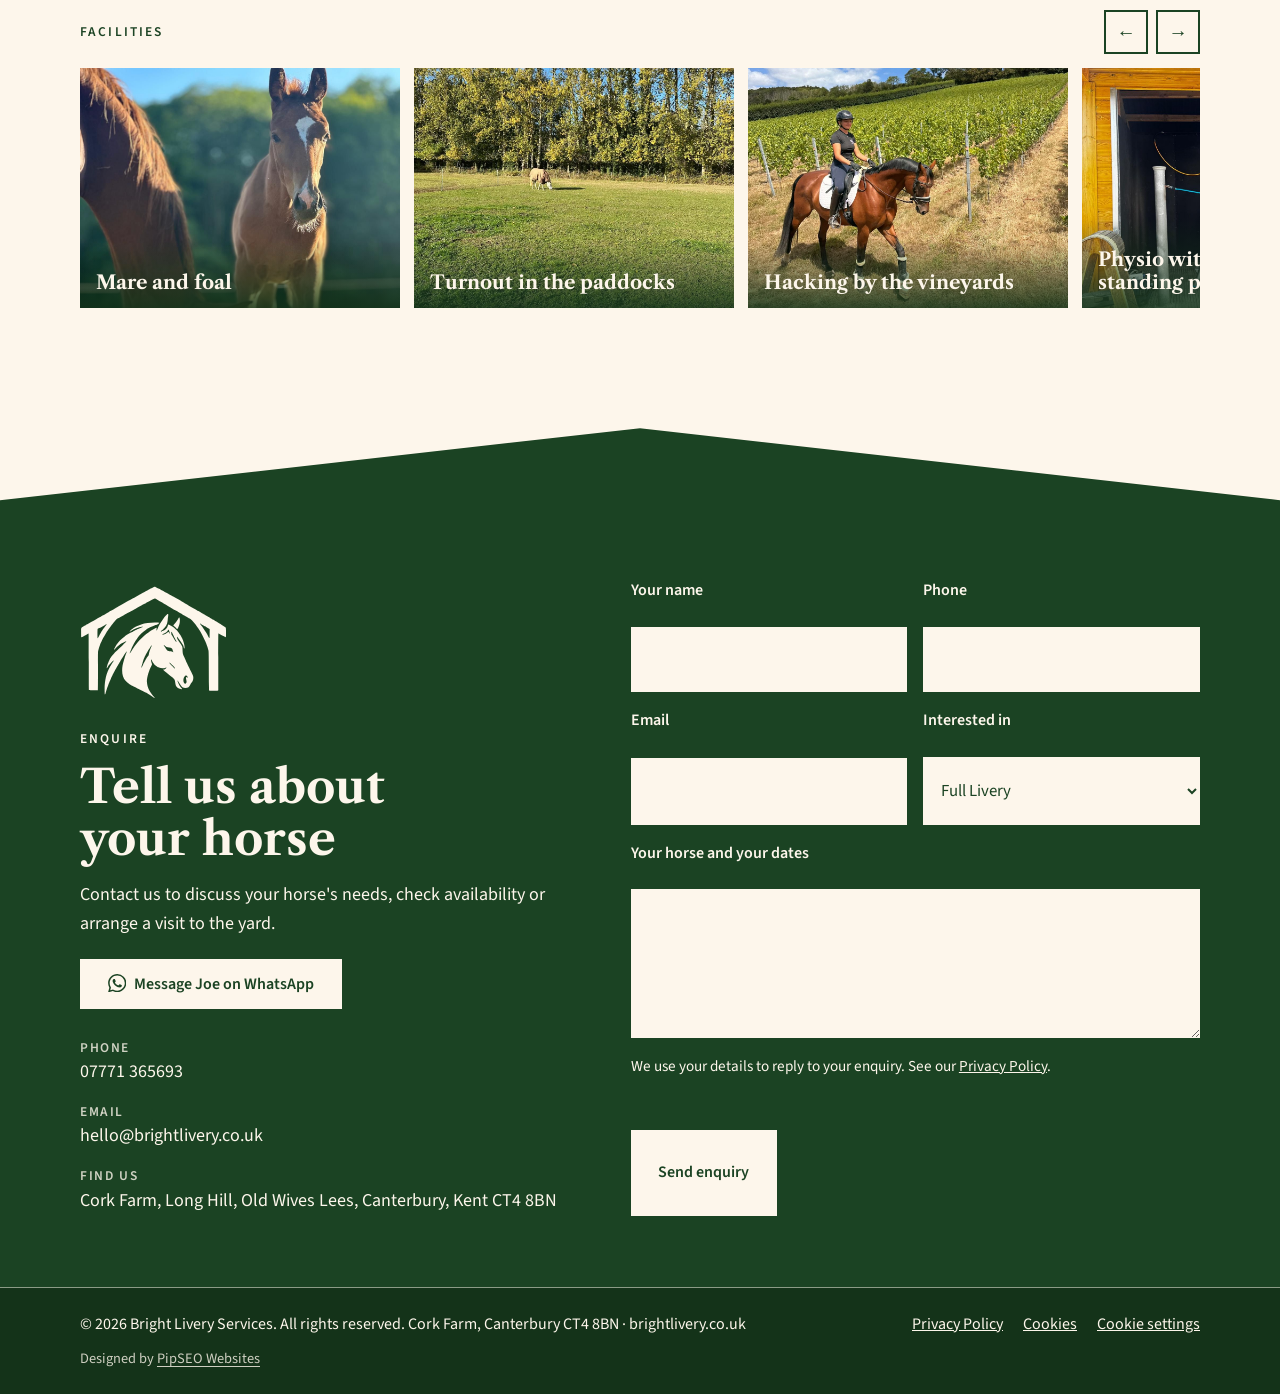
==== commit ffdbf875: "Link PipSEO footer credit to pipseo.co.uk" ====
--- a/index.html
+++ b/index.html
@@ -226,7 +226,7 @@
 <footer><div class="wrap foot">
   <span>&copy; 2026 Bright Livery Services. All rights reserved. Cork Farm, Canterbury CT4 8BN · brightlivery.co.uk</span>
   <span class="foot-links"><a href="/privacy">Privacy Policy</a><a href="/privacy#cookies">Cookies</a><a href="#" data-cookie-settings>Cookie settings</a></span>
-  <span class="credit">Designed by PipSEO Websites</span>
+  <span class="credit">Designed by <a href="https://pipseo.co.uk" target="_blank" rel="noopener">PipSEO Websites</a></span>
 </div></footer>
 <script src="/script.js"></script>
 </body>
--- a/style.css
+++ b/style.css
@@ -283,3 +283,4 @@
 .board .arrive .more summary{padding:20px 0}
 .board .arrive .inc{padding:0 0 26px}
 @media (max-width:560px){.board .arrive{padding:0 20px}}
+.credit a{color:inherit;text-decoration:underline;text-underline-offset:3px}
